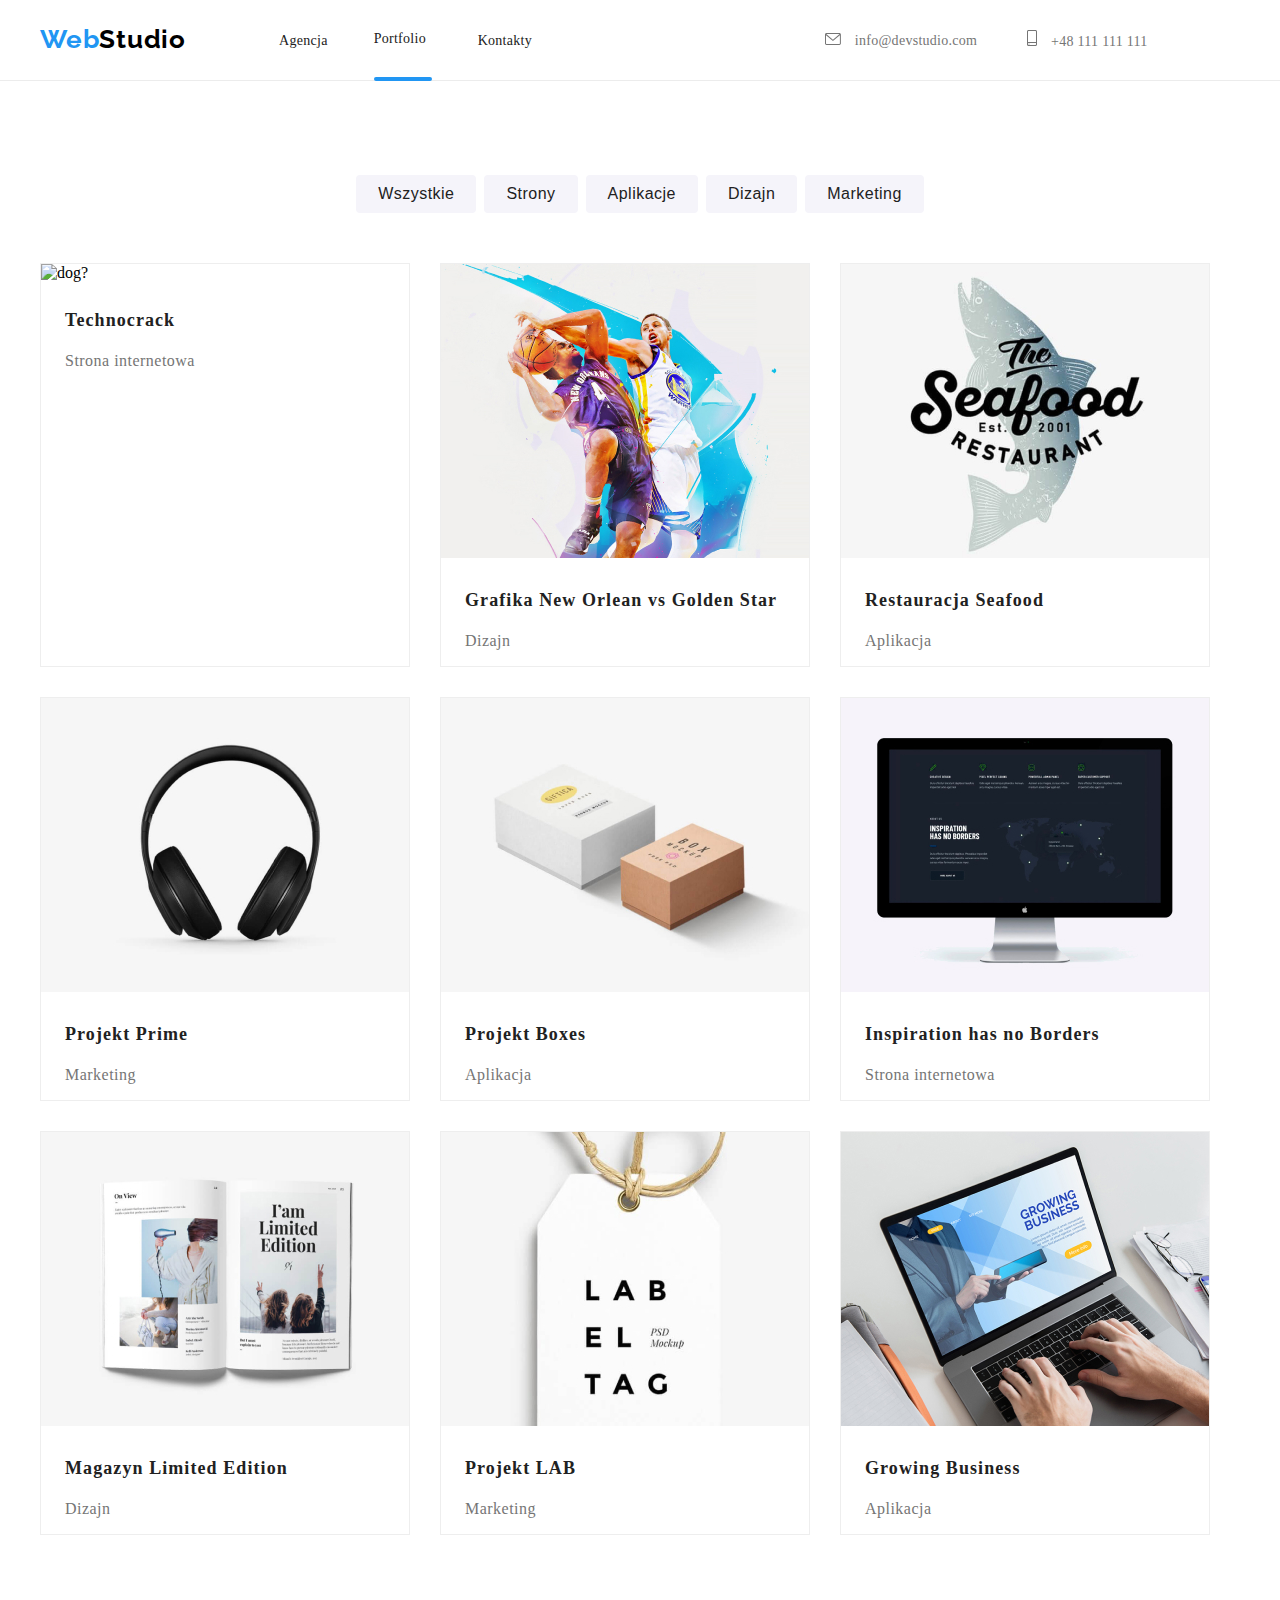
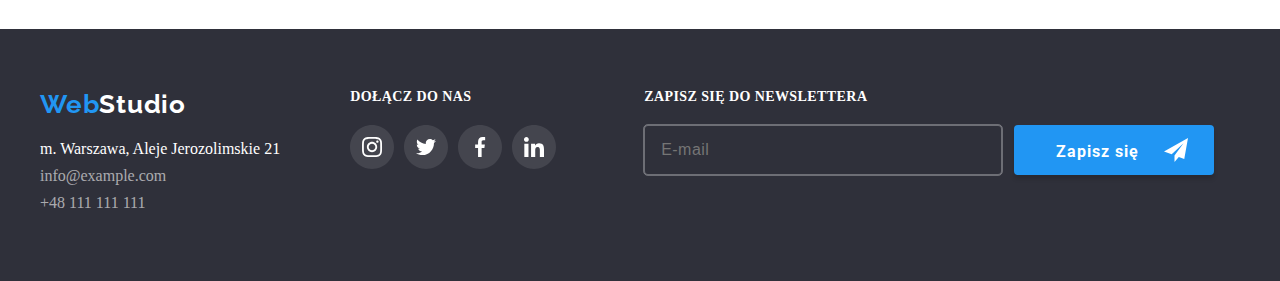
==== portfolio.html @ 2e84eb8b "first commit" ====
<!DOCTYPE html>
<html lang="en">
  <head>
    <meta name="viewport" content="width=device-width, initial-scale=1.0" />
    <title>Studio</title>
    <link rel="preconnect" href="https://fonts.googleapis.com" />
    <link rel="preconnect" href="https://fonts.gstatic.com" crossorigin />
    <link
      href="https://fonts.googleapis.com/css2?family=Raleway:wght@700&family=Roboto:wght@400;500;700;900&display=swap"
      rel="stylesheet"
    />
    <link
      rel="stylesheet"
      href="https://cdnjs.cloudflare.com/ajax/libs/modern-normalize/1.1.0/modern-normalize.min.css"
      integrity="sha512-wpPYUAdjBVSE4KJnH1VR1HeZfpl1ub8YT/NKx4PuQ5NmX2tKuGu6U/JRp5y+Y8XG2tV+wKQpNHVUX03MfMFn9Q=="
      crossorigin="anonymous"
      referrerpolicy="no-referrer"
    />
    <link rel="stylesheet" href="css/styles_portfolio.css" />
  </head>
  <body>
    <header>
      <div class="wrapper">
        <div class="container">
          <div class="navigation">
            <section>
              <h3>
                <a class="web-logo" href="index.html">
                  <span>Web</span><span class="web-logo1">Studio</span></a
                >
              </h3>
            </section>
            <nav>
              <ul class="menu-portfolio">
                <li><a class="menu" href="./index.html">Agencja</a></li>
                <li>
                  <a class="menu" href="./portfolio.html">Portfolio</a>
                  <div class="active-site"></div>
                </li>
                <li><a class="menu" href="#">Kontakty</a></li>
              </ul>
            </nav>
            <section>
              <ul class="kontakt-nav-portfolio">
                <li class="menu-kontact-list">
                  <a class="link" href="mailto:info@devstudio.com"
                    ><svg class="icon" width="16" height="12">
                      <use href="zdjęcia/icon.svg#icon-envelope-1"></use>
                    </svg>
                    info@devstudio.com</a
                  >
                </li>
                <li class="menu-kontact-list">
                  <a class="link" href="tel:+48111111111"
                    ><svg class="icon" width="10" height="16">
                      <use href="zdjęcia/icon.svg#icon-smartphone"></use>
                    </svg>
                    +48 111 111 111</a
                  >
                </li>
              </ul>
            </section>
          </div>
        </div>
      </div>
    </header>
    <main>
      <section>
        <div class="container">
          <!--Przyciski-->
          <div>
            <ul class="flex-button-portfolio">
              <li>
                <button type="button" class="buttons-portfolio">
                  Wszystkie
                </button>
              </li>
              <li>
                <button type="button" class="buttons-portfolio">Strony</button>
              </li>
              <li>
                <button type="button" class="buttons-portfolio">
                  Aplikacje
                </button>
              </li>
              <li>
                <button type="button" class="buttons-portfolio">Dizajn</button>
              </li>
              <li>
                <button type="button" class="buttons-portfolio">
                  Marketing
                </button>
              </li>
            </ul>
          </div>
        </div>
      </section>
      <section>
        <div class="container">
          <!--Zdjęcia i Opisy-->
          <ul class="flex-photo-portfolio">
            <li class="frame-portfolio">
              <div class="box-overlay">
                <img
                  src="/goit-markup-hw-05/zdjęcia/hw2/technocrack.jpg"
                  alt="dog?"
                  width="370"
                  height="294"
                />
                <div class="overlay">
                  <p>
                    Technocrack jest popularną platformą wykorzystywaną do
                    rozpowszechniania koronawirusa. Firmy wykorzystują tę
                    platformę do celów szpiegowskich i ataków na
                    niezabezpieczone serwery konkurencji
                  </p>
                </div>
              </div>
              <h3 class="photo-portfolio">Technocrack</h3>
              <p class="under-photo-portfolio">Strona internetowa</p>
            </li>
            <li class="frame-portfolio">
              <div class="box-overlay">
                <img
                  src="zdjęcia/hw2/Grafika-New-Orlean-vs-Golden-Star.jpg"
                  alt="Grafika New Orlean vs Golden Star"
                  width="370"
                  height="294"
                />
                <div class="overlay">
                  <p>
                    Technocrack jest popularną platformą wykorzystywaną do
                    rozpowszechniania koronawirusa. Firmy wykorzystują tę
                    platformę do celów szpiegowskich i ataków na
                    niezabezpieczone serwery konkurencji
                  </p>
                </div>
              </div>
              <h3 class="photo-portfolio">Grafika New Orlean vs Golden Star</h3>
              <p class="under-photo-portfolio">Dizajn</p>
            </li>
            <li class="frame-portfolio">
              <div class="box-overlay">
                <img
                  src="zdjęcia/hw2/Restauracja-Seafood.jpg"
                  alt="Restauracja Seafood"
                  width="370"
                  height="294"
                />
                <div class="overlay">
                  <p>
                    Technocrack jest popularną platformą wykorzystywaną do
                    rozpowszechniania koronawirusa. Firmy wykorzystują tę
                    platformę do celów szpiegowskich i ataków na
                    niezabezpieczone serwery konkurencji
                  </p>
                </div>
              </div>
              <h3 class="photo-portfolio">Restauracja Seafood</h3>
              <p class="under-photo-portfolio">Aplikacja</p>
            </li>
            <li class="frame-portfolio">
              <div class="box-overlay">
                <img
                  src="zdjęcia/hw2/Projekt-Prime.jpg"
                  alt="Projekt Prime"
                  width="370"
                  height="294"
                />
                <div class="overlay">
                  <p>
                    Technocrack jest popularną platformą wykorzystywaną do
                    rozpowszechniania koronawirusa. Firmy wykorzystują tę
                    platformę do celów szpiegowskich i ataków na
                    niezabezpieczone serwery konkurencji
                  </p>
                </div>
              </div>
              <h3 class="photo-portfolio">Projekt Prime</h3>
              <p class="under-photo-portfolio">Marketing</p>
            </li>
            <li class="frame-portfolio">
              <div class="box-overlay">
                <img
                  src="zdjęcia/hw2/Projekt-Boxes.jpg"
                  alt="Projekt Boxes"
                  width="370"
                  height="294"
                />
                <div class="overlay">
                  <p>
                    Technocrack jest popularną platformą wykorzystywaną do
                    rozpowszechniania koronawirusa. Firmy wykorzystują tę
                    platformę do celów szpiegowskich i ataków na
                    niezabezpieczone serwery konkurencji
                  </p>
                </div>
              </div>
              <h3 class="photo-portfolio">Projekt Boxes</h3>
              <p class="under-photo-portfolio">Aplikacja</p>
            </li>
            <li class="frame-portfolio">
              <div class="box-overlay">
                <img
                  src="zdjęcia/hw2/Inspiration-has-no-Borders.jpg"
                  alt="Inspiration has no Borders"
                  width="370"
                  height="294"
                />
                <div class="overlay">
                  <p>
                    Technocrack jest popularną platformą wykorzystywaną do
                    rozpowszechniania koronawirusa. Firmy wykorzystują tę
                    platformę do celów szpiegowskich i ataków na
                    niezabezpieczone serwery konkurencji
                  </p>
                </div>
              </div>
              <h3 class="photo-portfolio">Inspiration has no Borders</h3>
              <p class="under-photo-portfolio">Strona internetowa</p>
            </li>
            <li class="frame-portfolio">
              <div class="box-overlay">
                <img
                  src="zdjęcia/hw2/Magazyn-Limited-Edition.jpg"
                  alt="Magazyn Limited Edition"
                  width="370"
                  height="294"
                />
                <div class="overlay">
                  <p>
                    Technocrack jest popularną platformą wykorzystywaną do
                    rozpowszechniania koronawirusa. Firmy wykorzystują tę
                    platformę do celów szpiegowskich i ataków na
                    niezabezpieczone serwery konkurencji
                  </p>
                </div>
              </div>
              <h3 class="photo-portfolio">Magazyn Limited Edition</h3>
              <p class="under-photo-portfolio">Dizajn</p>
            </li>
            <li class="frame-portfolio">
              <div class="box-overlay">
                <img
                  src="zdjęcia/hw2/Projekt-LAB.jpg"
                  alt="Projekt LAB"
                  width="370"
                  height="294"
                />
                <div class="overlay">
                  <p>
                    Technocrack jest popularną platformą wykorzystywaną do
                    rozpowszechniania koronawirusa. Firmy wykorzystują tę
                    platformę do celów szpiegowskich i ataków na
                    niezabezpieczone serwery konkurencji
                  </p>
                </div>
              </div>
              <h3 class="photo-portfolio">Projekt LAB</h3>
              <p class="under-photo-portfolio">Marketing</p>
            </li>
            <li class="frame-portfolio">
              <div class="box-overlay">
                <img
                  src="zdjęcia/hw2/Growing-Business.jpg"
                  alt="Growing Business"
                  width="370"
                  height="294"
                />
                <div class="overlay">
                  <p>
                    Technocrack jest popularną platformą wykorzystywaną do
                    rozpowszechniania koronawirusa. Firmy wykorzystują tę
                    platformę do celów szpiegowskich i ataków na
                    niezabezpieczone serwery konkurencji
                  </p>
                </div>
              </div>
              <h3 class="photo-portfolio">Growing Business</h3>
              <p class="under-photo-portfolio">Aplikacja</p>
            </li>
          </ul>
        </div>
      </section>
    </main>
    <footer>
      <div class="container">
        <div class="footer-wrap">
          <div class="footer-logo">
            <a href="index.html" class="web-logo-footer"
              ><span>Web</span><span class="web-logo-footer-2">Studio</span>
            </a>
            <ul>
              <li class="footer-adress">
                <a
                  class="link-footer"
                  href="https://goo.gl/maps/wcyMzufaztNmCodf6"
                  target="_blank"
                  >m. Warszawa, Aleje Jerozolimskie 21</a
                >
              </li>
              <li class="footer-link">
                <a class="mail-tel-footer" href="mailto:info@example.com"
                  >info@example.com</a
                >
              </li>
              <li>
                <a class="mail-tel-footer" href="tel:+48111111111"
                  >+48 111 111 111</a
                >
              </li>
            </ul>
          </div>
          <div>
            <h4 class="h4-footer">DOŁĄCZ DO NAS</h4>
            <ul class="ul-footer">
              <li class="list-footer">
                <a
                  class="footer-social-link"
                  href="https://www.instagram.com"
                  target="_blank"
                ></a>
                <svg class="icon-social-fotter" width="44" height="44">
                  <use href="zdjęcia/icon.svg#icon-instfooter"></use>
                </svg>
              </li>
              <li class="list-footer">
                <a
                  class="footer-social-link"
                  href="https://www.instagram.com"
                  target="_blank"
                ></a>
                <svg class="icon-social-fotter" width="44" height="44">
                  <use href="zdjęcia/icon.svg#icon-twitfooter"></use>
                </svg>
              </li>
              <li class="list-footer">
                <a
                  class="footer-social-link"
                  href="https://www.instagram.com"
                  target="_blank"
                ></a>
                <svg class="icon-social-fotter" width="44" height="44">
                  <use href="zdjęcia/icon.svg#icon-fbfooter"></use>
                </svg>
              </li>
              <li class="list-footer">
                <a
                  class="footer-social-link"
                  href="https://www.instagram.com"
                  target="_blank"
                ></a>
                <svg class="icon-social-fotter" width="44" height="44">
                  <use href="zdjęcia/icon.svg#icon-infooter"></use>
                </svg>
              </li>
            </ul>
          </div>
          <div>
            <form class="newsletter-flex">
              <label class="newsletter">
                ZAPISZ SIĘ DO NEWSLETTERA
                <input
                  required
                  class="input-newsletter"
                  type="email"
                  name="email"
                  placeholder="E-mail"
                />
              </label>
              <button type="submit" class="newsletter-footer-button">
                Zapisz się
                <svg class="icon-newsletter-fotter" width="24" height="24">
                  <use href="zdjęcia/icon.svg#icon-letter"></use>
                </svg>
              </button>
            </form>
          </div>
        </div>
      </div>
    </footer>
  </body>
</html>
---- css/styles_portfolio.css ----
* {
    box-sizing: border-box;
    margin: 0;
    padding: 0;
}

:root {
    --main-black: #212121;
    --main-grey: #757575;
    --main-blue: #2196F3;
    --main-white: #FFFFFF;
    --second-black: #000000;
    --border-color: #ECECEC;
    --background-color-icon: #F5F4FA;
    --cubic-bezier: (0.4, 0, 0.2, 1);

}

.container {
    width: 1200px;
    margin: 0 auto;
}

a {
    text-decoration: none;
}

ul {
    list-style-type: none;
}

/* Header - Portfolio */

.wrapper {
    display: flex;
    justify-content: center;
    align-items: center;
    border-bottom: solid 1px;
    border-color: var(--border-color);
}

.navigation {
    display: flex;
    justify-content: flex-start;
    align-items: center;
    list-style-type: none;
    padding-top: 24px;
    padding-bottom: 25px;
    gap: 93px;
}

.web-logo {
    font-family: 'Raleway';
    font-style: normal;
    font-weight: 700;
    font-size: 26px;
    line-height: 31px;
    letter-spacing: 0.03em;
    color: var(--main-blue);
}

.web-logo1 {
    font-family: 'Raleway';
    font-style: normal;
    font-weight: 700;
    font-size: 26px;
    line-height: 31px;
    letter-spacing: 0.03em;
    color: var(--second-black);
}

.menu-portfolio {
    display: flex;
    justify-content: space-between;
    align-items: center;
    list-style-type: none;
    gap: 46px;
}

.menu {
    font-weight: 500;
    font-size: 14px;
    line-height: 16px;
    letter-spacing: 0.02em;
    color: var(--main-black);
}

.navi-link-portfolio {
    display: flex;
    justify-content: space-between;
    align-items: center;
    list-style-type: none;
}

.kontakt-nav-portfolio {
    justify-content: center;
    align-items: center;
    display: flex;
    gap: 50px;
    margin-left: 200px;
    color: var(--main-grey);
}

.link {
    font-weight: 500;
    font-size: 14px;
    line-height: 16px;
    letter-spacing: 0.02em;
    color: var(--main-grey);
}

.icon {
    fill: currentColor;
    margin-right: 10px;
}

.menu-kontakt-list:hover,
.menu-kontakt-list:focus {
    color: var(--main-blue);
}

.link:hover,
.menu:hover {
    color: var(--main-blue);
}

.active-site {
    background: #2196F3;
    border-radius: 2px;
    position: relative;
    top: 30px;
}

.active-site::after {
    content: "";
    display: block;
    width: 58px;
    height: 4px;
    background-color: blue;
    visibility: hidden;

}

/* Main - Buttons - Portfolio */

.flex-button-portfolio {
    display: flex;
    justify-content: center;
    gap: 8px;
    padding-top: 94px;
    margin-bottom: 50px;
}

.buttons-portfolio:hover {
    box-shadow: 0px 1px 1px rgba(0, 0, 0, 0.1), 0px 1px 2px rgba(0, 0, 0, 0.08), 0px 2px 2px rgba(0, 0, 0, 0.12);
    border-radius: 4px;
    background: #2196F3;
    color: var(--main-white);

    box-shadow: 0px 3px 1px rgba(0, 0, 0, 0.1), 0px 1px 2px rgba(0, 0, 0, 0.08), 0px 2px 2px rgba(0, 0, 0, 0.12);
}

.buttons-portfolio {
    font-weight: 500;
    font-size: 16px;
    line-height: 26px;
    letter-spacing: 0.03em;
    line-height: 1.62;
    background: #F5F4FA;
    border-radius: 4px;
    cursor: pointer;
    color: var(--main-black);
    border: #F5F4FA;
    text-align: center;
    padding: 6px 22px;
    border: none;
}

/* Main - Photo - Description - Frame */ 

.flex-photo-portfolio {
    display: flex;
    flex-wrap: wrap;
    gap: 30px;
    padding-bottom: 94px;
}

.frame-portfolio {
    width: 370px;
    height: 404px;
    left: 215px;
    top: 262px;
    box-sizing: border-box;
    background: #FFFFFF;
    border: 1px solid #EEEEEE;
    cursor: pointer;
}

.box-overlay {
    position: relative;
    overflow: hidden;
}

.overlay {
    position: absolute;
    top: 0;
    left: 0;
    width: 100%;
    height: 100%;
    background-color: rgba(33, 150, 243, 0.9);
    transform: translateY(100%);
    transition: transform 250ms cubic-bezier(0.4, 0, 0.2, 1);
}

.frame-portfolio:hover .overlay,
.frame-portfolio:focus .overlay {
    transform: translateY(0);
}

.overlay p {
    font-size: 18px;
    line-height: 1.55;
    letter-spacing: 0.03em;
    color: var(--main-white);
    padding: 49px 45px 49px 24px;
}


.photo-portfolio {
    font-weight: 700;
    font-size: 18px;
    line-height: 36px;
    letter-spacing: 0.06em;
    color: var(--main-black);
    margin-left: 24px;
    padding-block: 20px 4px;

}

.under-photo-portfolio {
    font-weight: 400;
    font-size: 16px;
    line-height: 30px;
    letter-spacing: 0.03em;
    color: var(--main-grey);
    margin-left: 24px;
    padding-block: 4px 20px; 
}

.frame-portfolio:hover  {
    box-shadow: 0px 1px 1px rgba(0, 0, 0, 0.12), 0px 4px 4px rgba(0, 0, 0, 0.06), 1px 4px 6px rgba(0, 0, 0, 0.16);
}


/* Footer - Logo - Adress - Icon */

footer {
    height: 252px;
    left: 0px;
    top: 2097px;
    background: #2F303A;
}

.footer-wrap {
    display: flex;
    padding-top: 60px;
    align-items: flex-start;
}

.footer-logo {
    display: inline-block;
    margin-right: 70px;
}

.web-logo-footer {
    font-family: 'Raleway';
    font-style: normal;
    font-weight: 700;
    font-size: 26px;
    line-height: 31px;
    letter-spacing: 0.03em;
    color: var(--main-blue);
}

.web-logo-footer-2 {
    font-family: 'Raleway';
    font-style: normal;
    font-weight: 700;
    font-size: 26px;
    line-height: 31px;
    letter-spacing: 0.03em;
    color: var(--main-white);
}

.footer-adress {
    padding-top: 20px;
}

.footer-link {
    padding-block: 9px;
}

.link-footer {
    color: #FFFFFF;
}

.link-footer:hover {
    color: var(--main-blue);
}

.mail-tel-footer {
    color: rgba(255, 255, 255, 0.6);
}

.mail-tel-footer:hover {
    color: var(--main-blue);
}

.h4-footer {
    font-style: normal;
    font-weight: 700;
    font-size: 14px;
    line-height: 16px;
    letter-spacing: 0.03em;
    text-transform: uppercase;
    color: #FFFFFF;
}

.ul-footer {
    margin-top: 20px;
    display: flex;
    align-items: center;
    justify-content: center;
}

.list-footer {
    margin-right: 10px;
    width: 44px;
    height: 44px;
}

.icon-social-fotter:hover {
    background: var(--main-blue);
    border-radius: 50%;
    cursor: pointer;
}

.newsletter-flex {
    display: flex;
    margin-left: auto;
    justify-content: space-between;
    align-items: flex-end;
    width: 570px;
    padding-bottom: 20px;
    margin-left: 78px;
}

.newsletter {
    font-weight: 700;
    font-size: 14px;
    line-height: 1.15;
    letter-spacing: 0.03em;
    text-transform: uppercase;
    color: #ffffff;
    transition: color 250ms cubic-bezier(0.4, 0, 0.2, 1);
}

.input-newsletter {
    display: block;
    width: 358px;
    height: 50px;
    border: 1px solid rgba(255, 255, 255, 0.3);
    border-radius: 4px;
    margin-top: 20px;
    background-color: #2f303a;
    padding-left: 16px;
    font-size: 16px;
    line-height: 1.25;
    letter-spacing: 0.03em;
    color: white;
    transition: border 250ms cubic-bezier(0.4, 0, 0.2, 1);
    outline: 1px solid rgba(255, 255, 255, 0.3);
}

.newsletter-footer-button {
    font-family: 'Roboto';
    font-style: normal;
    position: relative;
    font-weight: 700;
    font-size: 16px;
    line-height: 1.9;
    letter-spacing: 0.06em;
    color: #ffffff;
    background-color: #2196f3;
    cursor: pointer;
    border: none;
    box-shadow: 0px 4px 4px rgba(0, 0, 0, 0.15);
    border-radius: 4px;
    width: 200px;
    height: 50px;
    text-align: left;
    padding-left: 42px;
}

.icon-newsletter-fotter {
    position: relative;
    left: 20px;
    top: 5px;
}
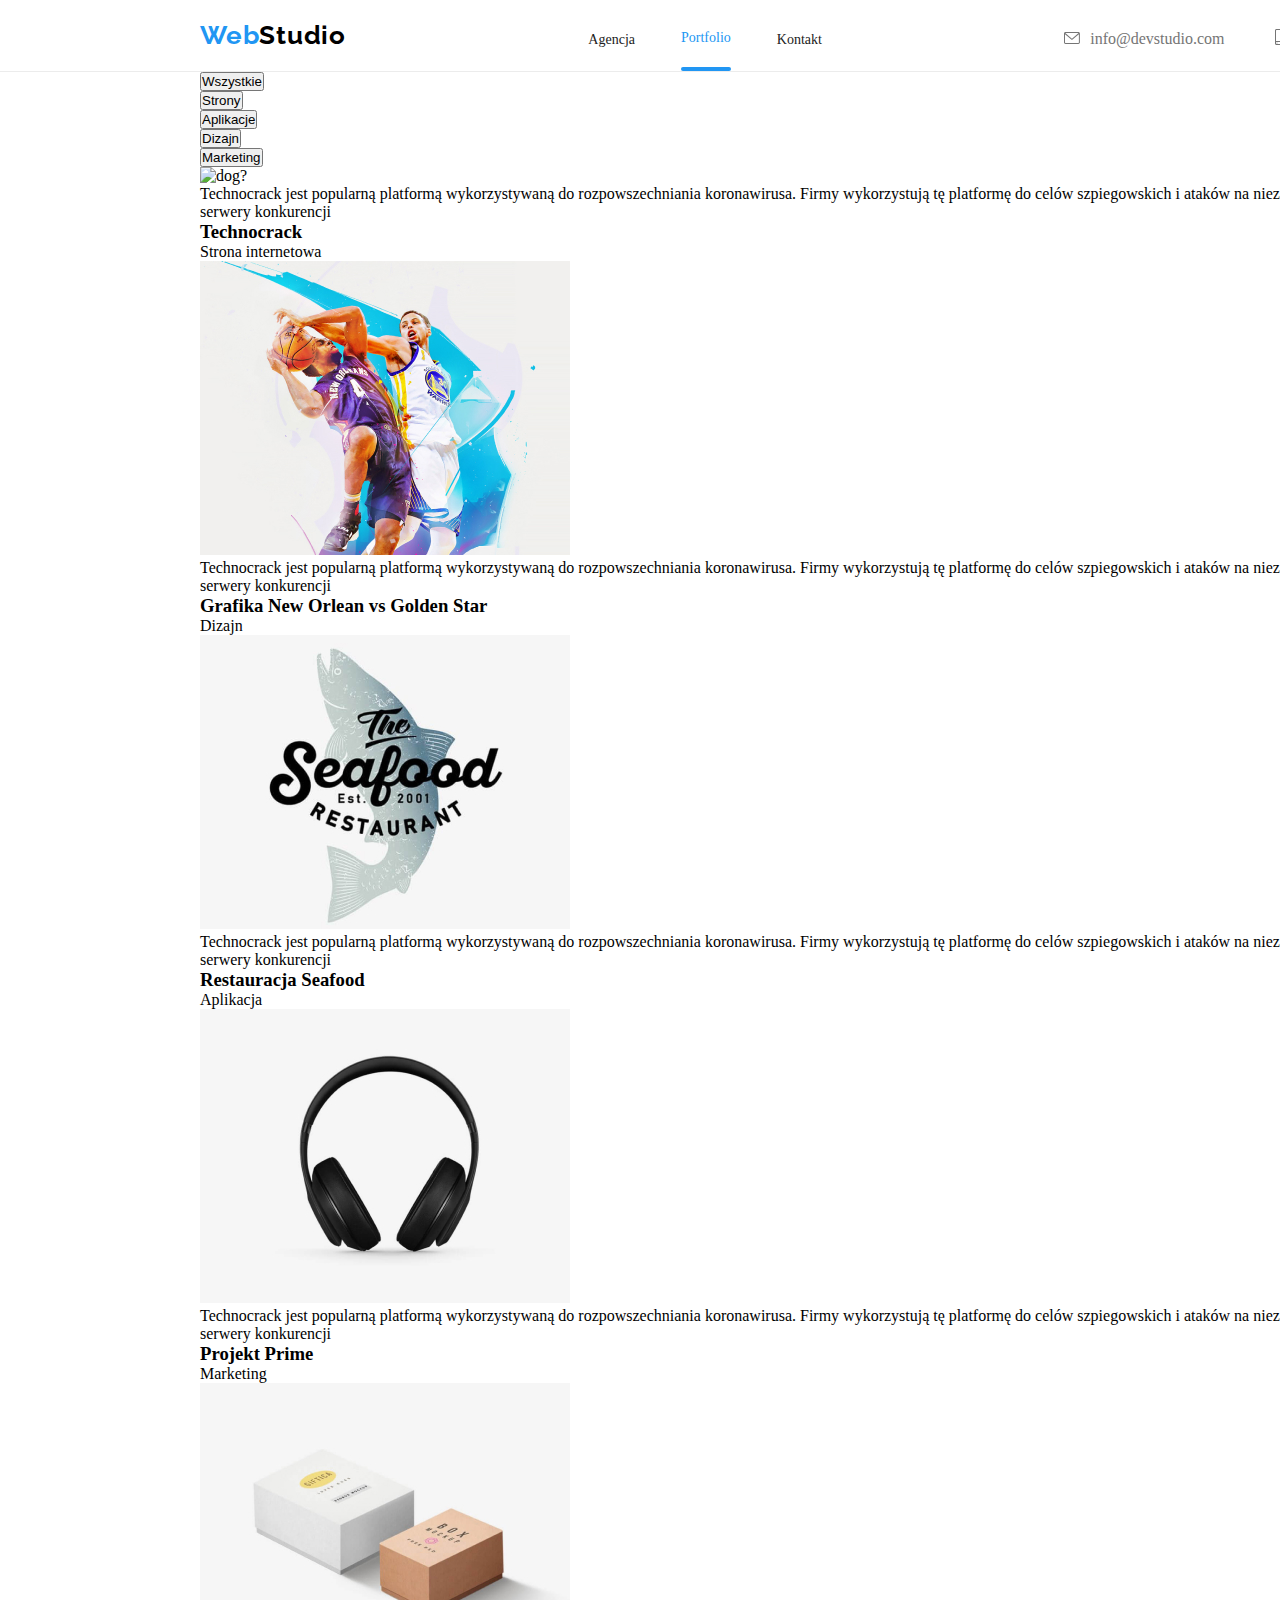
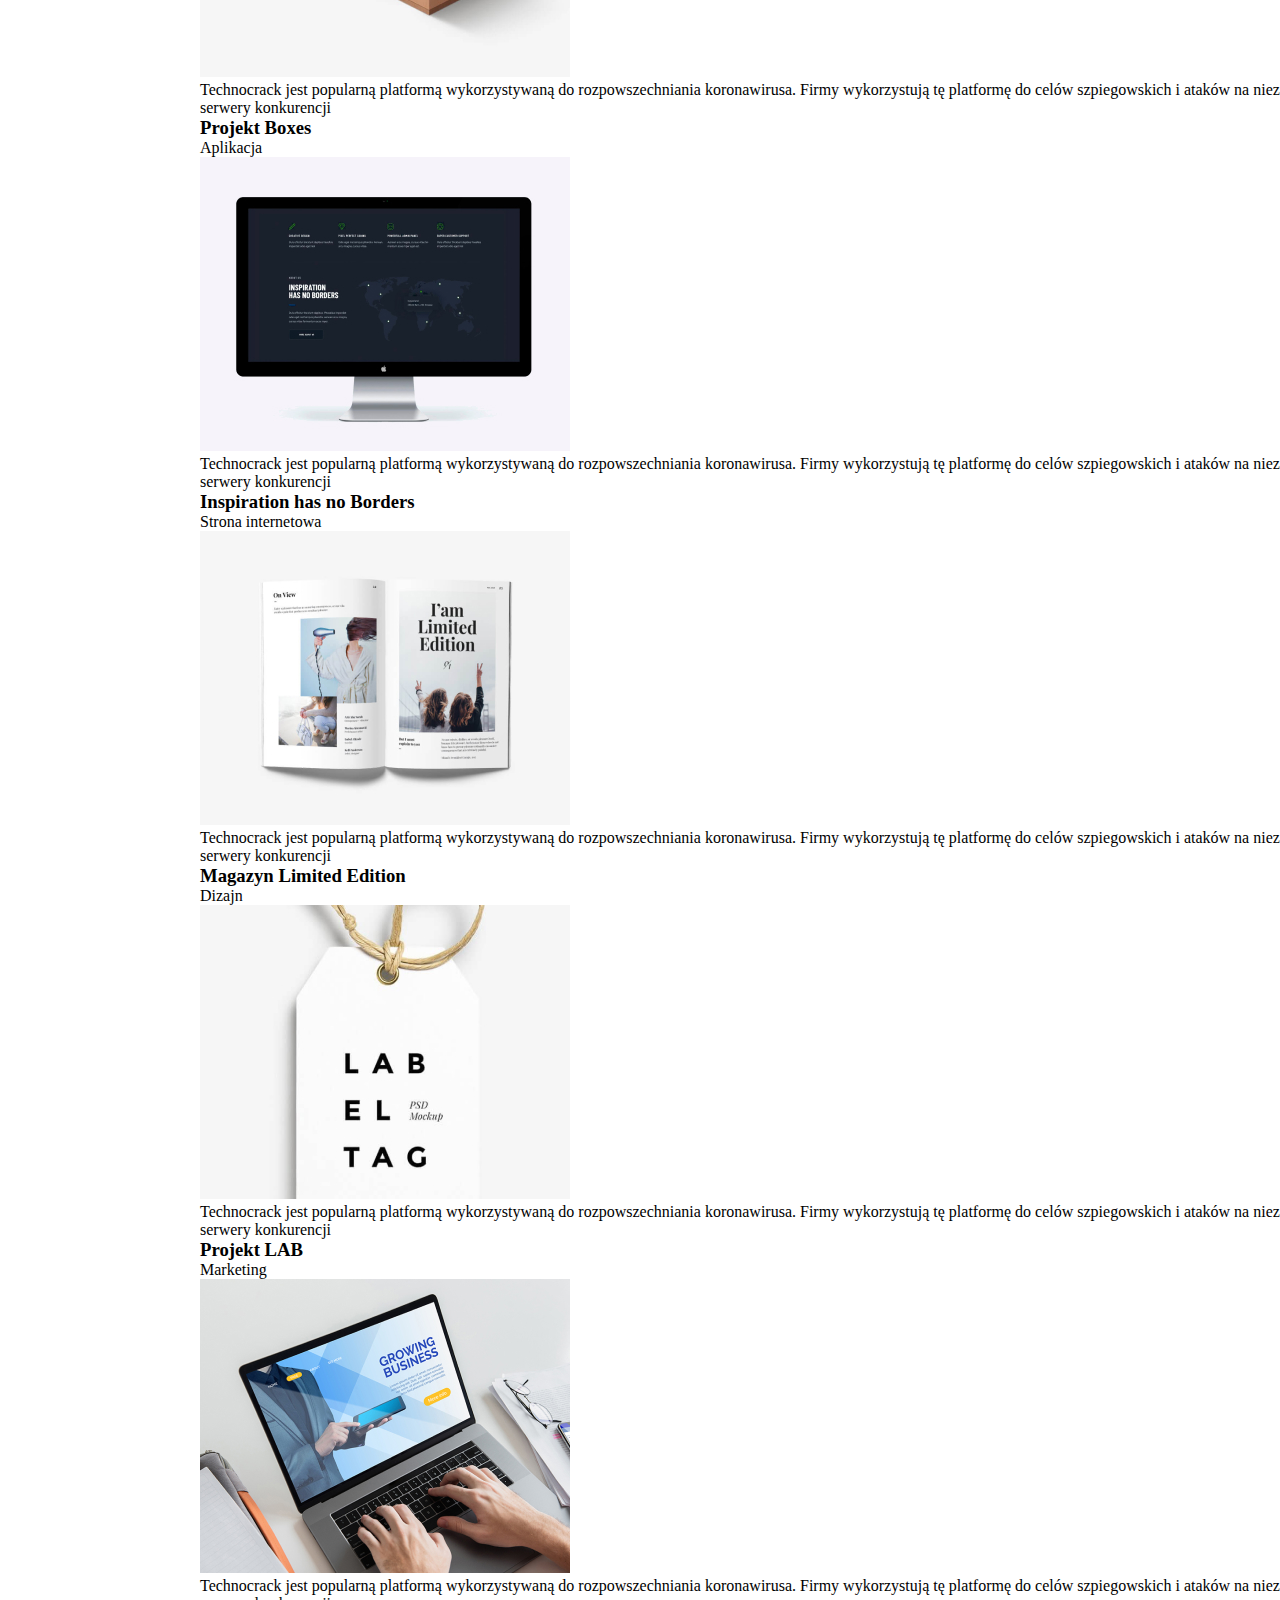
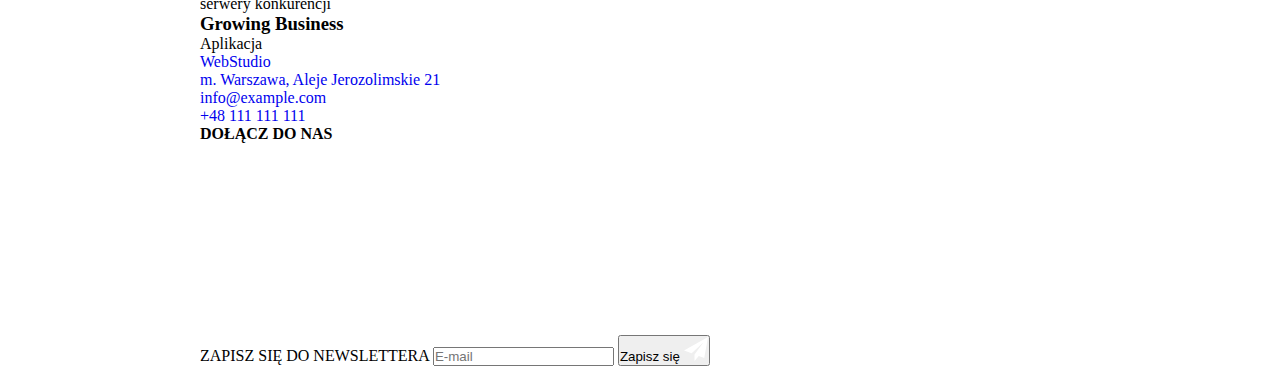
==== commit fa7c07d3: "first" ====
--- a/portfolio.html
+++ b/portfolio.html
@@ -16,368 +16,368 @@
       crossorigin="anonymous"
       referrerpolicy="no-referrer"
     />
-    <link rel="stylesheet" href="css/styles_portfolio.css" />
+    <link rel="stylesheet" href="css/main.min.css" />
   </head>
   <body>
-    <header>
-      <div class="wrapper">
+    <div class="page-wrapper">
+      <header class="header-wrapper header--box">
+        <!--start component logo -->
+        <section>
+          <a href="index.html" class="web-logo__blue">
+            <span>Web</span><span class="web-logo__black">Studio</span>
+          </a>
+        </section>
+        <!-- end component logo -->
+        <nav class="nav-position">
+          <ul class="nav">
+            <li>
+              <a class="nav__link__text" href="index.html">Agencja</a>
+            </li>
+            <li>
+              <a class="nav__link__text" href="portfolio.html"
+                ><span class="nav__text--side-active">Portfolio</span></a
+              >
+            </li>
+            <li>
+              <a class="nav__link__text" href="#">Kontakt</a>
+            </li>
+          </ul>
+        </nav>
+        <div class="header__contacts__wrapper">
+          <a class="header__link--color" href="mailto:info@devstudio.com">
+            <svg class="header__icon-envelope">
+              <use href="zdjęcia/icon.svg#icon-envelope-1"></use></svg
+            >info@devstudio.com</a
+          >
+
+          <a class="header__link--color" href="tel:+48111111111">
+            <svg class="header__icon-smartphone">
+              <use href="zdjęcia/icon.svg#icon-smartphone"></use></svg
+            >+48 111 111 111</a
+          >
+        </div>
+      </header>
+      <main>
+        <section>
+          <div class="container">
+            <!--Przyciski-->
+            <div>
+              <ul class="flex-button-portfolio">
+                <li>
+                  <button type="button" class="buttons-portfolio">
+                    Wszystkie
+                  </button>
+                </li>
+                <li>
+                  <button type="button" class="buttons-portfolio">
+                    Strony
+                  </button>
+                </li>
+                <li>
+                  <button type="button" class="buttons-portfolio">
+                    Aplikacje
+                  </button>
+                </li>
+                <li>
+                  <button type="button" class="buttons-portfolio">
+                    Dizajn
+                  </button>
+                </li>
+                <li>
+                  <button type="button" class="buttons-portfolio">
+                    Marketing
+                  </button>
+                </li>
+              </ul>
+            </div>
+          </div>
+        </section>
+        <section>
+          <div class="container">
+            <!--Zdjęcia i Opisy-->
+            <ul class="flex-photo-portfolio">
+              <li class="frame-portfolio">
+                <div class="box-overlay">
+                  <img
+                    src="/goit-markup-hw-05/zdjęcia/hw2/technocrack.jpg"
+                    alt="dog?"
+                    width="370"
+                    height="294"
+                  />
+                  <div class="overlay">
+                    <p>
+                      Technocrack jest popularną platformą wykorzystywaną do
+                      rozpowszechniania koronawirusa. Firmy wykorzystują tę
+                      platformę do celów szpiegowskich i ataków na
+                      niezabezpieczone serwery konkurencji
+                    </p>
+                  </div>
+                </div>
+                <h3 class="photo-portfolio">Technocrack</h3>
+                <p class="under-photo-portfolio">Strona internetowa</p>
+              </li>
+              <li class="frame-portfolio">
+                <div class="box-overlay">
+                  <img
+                    src="zdjęcia/hw2/Grafika-New-Orlean-vs-Golden-Star.jpg"
+                    alt="Grafika New Orlean vs Golden Star"
+                    width="370"
+                    height="294"
+                  />
+                  <div class="overlay">
+                    <p>
+                      Technocrack jest popularną platformą wykorzystywaną do
+                      rozpowszechniania koronawirusa. Firmy wykorzystują tę
+                      platformę do celów szpiegowskich i ataków na
+                      niezabezpieczone serwery konkurencji
+                    </p>
+                  </div>
+                </div>
+                <h3 class="photo-portfolio">
+                  Grafika New Orlean vs Golden Star
+                </h3>
+                <p class="under-photo-portfolio">Dizajn</p>
+              </li>
+              <li class="frame-portfolio">
+                <div class="box-overlay">
+                  <img
+                    src="zdjęcia/hw2/Restauracja-Seafood.jpg"
+                    alt="Restauracja Seafood"
+                    width="370"
+                    height="294"
+                  />
+                  <div class="overlay">
+                    <p>
+                      Technocrack jest popularną platformą wykorzystywaną do
+                      rozpowszechniania koronawirusa. Firmy wykorzystują tę
+                      platformę do celów szpiegowskich i ataków na
+                      niezabezpieczone serwery konkurencji
+                    </p>
+                  </div>
+                </div>
+                <h3 class="photo-portfolio">Restauracja Seafood</h3>
+                <p class="under-photo-portfolio">Aplikacja</p>
+              </li>
+              <li class="frame-portfolio">
+                <div class="box-overlay">
+                  <img
+                    src="zdjęcia/hw2/Projekt-Prime.jpg"
+                    alt="Projekt Prime"
+                    width="370"
+                    height="294"
+                  />
+                  <div class="overlay">
+                    <p>
+                      Technocrack jest popularną platformą wykorzystywaną do
+                      rozpowszechniania koronawirusa. Firmy wykorzystują tę
+                      platformę do celów szpiegowskich i ataków na
+                      niezabezpieczone serwery konkurencji
+                    </p>
+                  </div>
+                </div>
+                <h3 class="photo-portfolio">Projekt Prime</h3>
+                <p class="under-photo-portfolio">Marketing</p>
+              </li>
+              <li class="frame-portfolio">
+                <div class="box-overlay">
+                  <img
+                    src="zdjęcia/hw2/Projekt-Boxes.jpg"
+                    alt="Projekt Boxes"
+                    width="370"
+                    height="294"
+                  />
+                  <div class="overlay">
+                    <p>
+                      Technocrack jest popularną platformą wykorzystywaną do
+                      rozpowszechniania koronawirusa. Firmy wykorzystują tę
+                      platformę do celów szpiegowskich i ataków na
+                      niezabezpieczone serwery konkurencji
+                    </p>
+                  </div>
+                </div>
+                <h3 class="photo-portfolio">Projekt Boxes</h3>
+                <p class="under-photo-portfolio">Aplikacja</p>
+              </li>
+              <li class="frame-portfolio">
+                <div class="box-overlay">
+                  <img
+                    src="zdjęcia/hw2/Inspiration-has-no-Borders.jpg"
+                    alt="Inspiration has no Borders"
+                    width="370"
+                    height="294"
+                  />
+                  <div class="overlay">
+                    <p>
+                      Technocrack jest popularną platformą wykorzystywaną do
+                      rozpowszechniania koronawirusa. Firmy wykorzystują tę
+                      platformę do celów szpiegowskich i ataków na
+                      niezabezpieczone serwery konkurencji
+                    </p>
+                  </div>
+                </div>
+                <h3 class="photo-portfolio">Inspiration has no Borders</h3>
+                <p class="under-photo-portfolio">Strona internetowa</p>
+              </li>
+              <li class="frame-portfolio">
+                <div class="box-overlay">
+                  <img
+                    src="zdjęcia/hw2/Magazyn-Limited-Edition.jpg"
+                    alt="Magazyn Limited Edition"
+                    width="370"
+                    height="294"
+                  />
+                  <div class="overlay">
+                    <p>
+                      Technocrack jest popularną platformą wykorzystywaną do
+                      rozpowszechniania koronawirusa. Firmy wykorzystują tę
+                      platformę do celów szpiegowskich i ataków na
+                      niezabezpieczone serwery konkurencji
+                    </p>
+                  </div>
+                </div>
+                <h3 class="photo-portfolio">Magazyn Limited Edition</h3>
+                <p class="under-photo-portfolio">Dizajn</p>
+              </li>
+              <li class="frame-portfolio">
+                <div class="box-overlay">
+                  <img
+                    src="zdjęcia/hw2/Projekt-LAB.jpg"
+                    alt="Projekt LAB"
+                    width="370"
+                    height="294"
+                  />
+                  <div class="overlay">
+                    <p>
+                      Technocrack jest popularną platformą wykorzystywaną do
+                      rozpowszechniania koronawirusa. Firmy wykorzystują tę
+                      platformę do celów szpiegowskich i ataków na
+                      niezabezpieczone serwery konkurencji
+                    </p>
+                  </div>
+                </div>
+                <h3 class="photo-portfolio">Projekt LAB</h3>
+                <p class="under-photo-portfolio">Marketing</p>
+              </li>
+              <li class="frame-portfolio">
+                <div class="box-overlay">
+                  <img
+                    src="zdjęcia/hw2/Growing-Business.jpg"
+                    alt="Growing Business"
+                    width="370"
+                    height="294"
+                  />
+                  <div class="overlay">
+                    <p>
+                      Technocrack jest popularną platformą wykorzystywaną do
+                      rozpowszechniania koronawirusa. Firmy wykorzystują tę
+                      platformę do celów szpiegowskich i ataków na
+                      niezabezpieczone serwery konkurencji
+                    </p>
+                  </div>
+                </div>
+                <h3 class="photo-portfolio">Growing Business</h3>
+                <p class="under-photo-portfolio">Aplikacja</p>
+              </li>
+            </ul>
+          </div>
+        </section>
+      </main>
+      <footer>
         <div class="container">
-          <div class="navigation">
-            <section>
-              <h3>
-                <a class="web-logo" href="index.html">
-                  <span>Web</span><span class="web-logo1">Studio</span></a
-                >
-              </h3>
-            </section>
-            <nav>
-              <ul class="menu-portfolio">
-                <li><a class="menu" href="./index.html">Agencja</a></li>
-                <li>
-                  <a class="menu" href="./portfolio.html">Portfolio</a>
-                  <div class="active-site"></div>
-                </li>
-                <li><a class="menu" href="#">Kontakty</a></li>
+          <div class="footer-wrap">
+            <div class="footer-logo">
+              <a href="index.html" class="web-logo-footer"
+                ><span>Web</span><span class="web-logo-footer-2">Studio</span>
+              </a>
+              <ul>
+                <li class="footer-adress">
+                  <a
+                    class="link-footer"
+                    href="https://goo.gl/maps/wcyMzufaztNmCodf6"
+                    target="_blank"
+                    >m. Warszawa, Aleje Jerozolimskie 21</a
+                  >
+                </li>
+                <li class="footer-link">
+                  <a class="mail-tel-footer" href="mailto:info@example.com"
+                    >info@example.com</a
+                  >
+                </li>
+                <li>
+                  <a class="mail-tel-footer" href="tel:+48111111111"
+                    >+48 111 111 111</a
+                  >
+                </li>
               </ul>
-            </nav>
-            <section>
-              <ul class="kontakt-nav-portfolio">
-                <li class="menu-kontact-list">
-                  <a class="link" href="mailto:info@devstudio.com"
-                    ><svg class="icon" width="16" height="12">
-                      <use href="zdjęcia/icon.svg#icon-envelope-1"></use>
-                    </svg>
-                    info@devstudio.com</a
-                  >
-                </li>
-                <li class="menu-kontact-list">
-                  <a class="link" href="tel:+48111111111"
-                    ><svg class="icon" width="10" height="16">
-                      <use href="zdjęcia/icon.svg#icon-smartphone"></use>
-                    </svg>
-                    +48 111 111 111</a
-                  >
+            </div>
+            <div>
+              <h4 class="h4-footer">DOŁĄCZ DO NAS</h4>
+              <ul class="ul-footer">
+                <li class="list-footer">
+                  <a
+                    class="footer-social-link"
+                    href="https://www.instagram.com"
+                    target="_blank"
+                  ></a>
+                  <svg class="icon-social-fotter" width="44" height="44">
+                    <use href="zdjęcia/icon.svg#icon-instfooter"></use>
+                  </svg>
+                </li>
+                <li class="list-footer">
+                  <a
+                    class="footer-social-link"
+                    href="https://www.instagram.com"
+                    target="_blank"
+                  ></a>
+                  <svg class="icon-social-fotter" width="44" height="44">
+                    <use href="zdjęcia/icon.svg#icon-twitfooter"></use>
+                  </svg>
+                </li>
+                <li class="list-footer">
+                  <a
+                    class="footer-social-link"
+                    href="https://www.instagram.com"
+                    target="_blank"
+                  ></a>
+                  <svg class="icon-social-fotter" width="44" height="44">
+                    <use href="zdjęcia/icon.svg#icon-fbfooter"></use>
+                  </svg>
+                </li>
+                <li class="list-footer">
+                  <a
+                    class="footer-social-link"
+                    href="https://www.instagram.com"
+                    target="_blank"
+                  ></a>
+                  <svg class="icon-social-fotter" width="44" height="44">
+                    <use href="zdjęcia/icon.svg#icon-infooter"></use>
+                  </svg>
                 </li>
               </ul>
-            </section>
+            </div>
+            <div>
+              <form class="newsletter-flex">
+                <label class="newsletter">
+                  ZAPISZ SIĘ DO NEWSLETTERA
+                  <input
+                    required
+                    class="input-newsletter"
+                    type="email"
+                    name="email"
+                    placeholder="E-mail"
+                  />
+                </label>
+                <button type="submit" class="newsletter-footer-button">
+                  Zapisz się
+                  <svg class="icon-newsletter-fotter" width="24" height="24">
+                    <use href="zdjęcia/icon.svg#icon-letter"></use>
+                  </svg>
+                </button>
+              </form>
+            </div>
           </div>
         </div>
-      </div>
-    </header>
-    <main>
-      <section>
-        <div class="container">
-          <!--Przyciski-->
-          <div>
-            <ul class="flex-button-portfolio">
-              <li>
-                <button type="button" class="buttons-portfolio">
-                  Wszystkie
-                </button>
-              </li>
-              <li>
-                <button type="button" class="buttons-portfolio">Strony</button>
-              </li>
-              <li>
-                <button type="button" class="buttons-portfolio">
-                  Aplikacje
-                </button>
-              </li>
-              <li>
-                <button type="button" class="buttons-portfolio">Dizajn</button>
-              </li>
-              <li>
-                <button type="button" class="buttons-portfolio">
-                  Marketing
-                </button>
-              </li>
-            </ul>
-          </div>
-        </div>
-      </section>
-      <section>
-        <div class="container">
-          <!--Zdjęcia i Opisy-->
-          <ul class="flex-photo-portfolio">
-            <li class="frame-portfolio">
-              <div class="box-overlay">
-                <img
-                  src="/goit-markup-hw-05/zdjęcia/hw2/technocrack.jpg"
-                  alt="dog?"
-                  width="370"
-                  height="294"
-                />
-                <div class="overlay">
-                  <p>
-                    Technocrack jest popularną platformą wykorzystywaną do
-                    rozpowszechniania koronawirusa. Firmy wykorzystują tę
-                    platformę do celów szpiegowskich i ataków na
-                    niezabezpieczone serwery konkurencji
-                  </p>
-                </div>
-              </div>
-              <h3 class="photo-portfolio">Technocrack</h3>
-              <p class="under-photo-portfolio">Strona internetowa</p>
-            </li>
-            <li class="frame-portfolio">
-              <div class="box-overlay">
-                <img
-                  src="zdjęcia/hw2/Grafika-New-Orlean-vs-Golden-Star.jpg"
-                  alt="Grafika New Orlean vs Golden Star"
-                  width="370"
-                  height="294"
-                />
-                <div class="overlay">
-                  <p>
-                    Technocrack jest popularną platformą wykorzystywaną do
-                    rozpowszechniania koronawirusa. Firmy wykorzystują tę
-                    platformę do celów szpiegowskich i ataków na
-                    niezabezpieczone serwery konkurencji
-                  </p>
-                </div>
-              </div>
-              <h3 class="photo-portfolio">Grafika New Orlean vs Golden Star</h3>
-              <p class="under-photo-portfolio">Dizajn</p>
-            </li>
-            <li class="frame-portfolio">
-              <div class="box-overlay">
-                <img
-                  src="zdjęcia/hw2/Restauracja-Seafood.jpg"
-                  alt="Restauracja Seafood"
-                  width="370"
-                  height="294"
-                />
-                <div class="overlay">
-                  <p>
-                    Technocrack jest popularną platformą wykorzystywaną do
-                    rozpowszechniania koronawirusa. Firmy wykorzystują tę
-                    platformę do celów szpiegowskich i ataków na
-                    niezabezpieczone serwery konkurencji
-                  </p>
-                </div>
-              </div>
-              <h3 class="photo-portfolio">Restauracja Seafood</h3>
-              <p class="under-photo-portfolio">Aplikacja</p>
-            </li>
-            <li class="frame-portfolio">
-              <div class="box-overlay">
-                <img
-                  src="zdjęcia/hw2/Projekt-Prime.jpg"
-                  alt="Projekt Prime"
-                  width="370"
-                  height="294"
-                />
-                <div class="overlay">
-                  <p>
-                    Technocrack jest popularną platformą wykorzystywaną do
-                    rozpowszechniania koronawirusa. Firmy wykorzystują tę
-                    platformę do celów szpiegowskich i ataków na
-                    niezabezpieczone serwery konkurencji
-                  </p>
-                </div>
-              </div>
-              <h3 class="photo-portfolio">Projekt Prime</h3>
-              <p class="under-photo-portfolio">Marketing</p>
-            </li>
-            <li class="frame-portfolio">
-              <div class="box-overlay">
-                <img
-                  src="zdjęcia/hw2/Projekt-Boxes.jpg"
-                  alt="Projekt Boxes"
-                  width="370"
-                  height="294"
-                />
-                <div class="overlay">
-                  <p>
-                    Technocrack jest popularną platformą wykorzystywaną do
-                    rozpowszechniania koronawirusa. Firmy wykorzystują tę
-                    platformę do celów szpiegowskich i ataków na
-                    niezabezpieczone serwery konkurencji
-                  </p>
-                </div>
-              </div>
-              <h3 class="photo-portfolio">Projekt Boxes</h3>
-              <p class="under-photo-portfolio">Aplikacja</p>
-            </li>
-            <li class="frame-portfolio">
-              <div class="box-overlay">
-                <img
-                  src="zdjęcia/hw2/Inspiration-has-no-Borders.jpg"
-                  alt="Inspiration has no Borders"
-                  width="370"
-                  height="294"
-                />
-                <div class="overlay">
-                  <p>
-                    Technocrack jest popularną platformą wykorzystywaną do
-                    rozpowszechniania koronawirusa. Firmy wykorzystują tę
-                    platformę do celów szpiegowskich i ataków na
-                    niezabezpieczone serwery konkurencji
-                  </p>
-                </div>
-              </div>
-              <h3 class="photo-portfolio">Inspiration has no Borders</h3>
-              <p class="under-photo-portfolio">Strona internetowa</p>
-            </li>
-            <li class="frame-portfolio">
-              <div class="box-overlay">
-                <img
-                  src="zdjęcia/hw2/Magazyn-Limited-Edition.jpg"
-                  alt="Magazyn Limited Edition"
-                  width="370"
-                  height="294"
-                />
-                <div class="overlay">
-                  <p>
-                    Technocrack jest popularną platformą wykorzystywaną do
-                    rozpowszechniania koronawirusa. Firmy wykorzystują tę
-                    platformę do celów szpiegowskich i ataków na
-                    niezabezpieczone serwery konkurencji
-                  </p>
-                </div>
-              </div>
-              <h3 class="photo-portfolio">Magazyn Limited Edition</h3>
-              <p class="under-photo-portfolio">Dizajn</p>
-            </li>
-            <li class="frame-portfolio">
-              <div class="box-overlay">
-                <img
-                  src="zdjęcia/hw2/Projekt-LAB.jpg"
-                  alt="Projekt LAB"
-                  width="370"
-                  height="294"
-                />
-                <div class="overlay">
-                  <p>
-                    Technocrack jest popularną platformą wykorzystywaną do
-                    rozpowszechniania koronawirusa. Firmy wykorzystują tę
-                    platformę do celów szpiegowskich i ataków na
-                    niezabezpieczone serwery konkurencji
-                  </p>
-                </div>
-              </div>
-              <h3 class="photo-portfolio">Projekt LAB</h3>
-              <p class="under-photo-portfolio">Marketing</p>
-            </li>
-            <li class="frame-portfolio">
-              <div class="box-overlay">
-                <img
-                  src="zdjęcia/hw2/Growing-Business.jpg"
-                  alt="Growing Business"
-                  width="370"
-                  height="294"
-                />
-                <div class="overlay">
-                  <p>
-                    Technocrack jest popularną platformą wykorzystywaną do
-                    rozpowszechniania koronawirusa. Firmy wykorzystują tę
-                    platformę do celów szpiegowskich i ataków na
-                    niezabezpieczone serwery konkurencji
-                  </p>
-                </div>
-              </div>
-              <h3 class="photo-portfolio">Growing Business</h3>
-              <p class="under-photo-portfolio">Aplikacja</p>
-            </li>
-          </ul>
-        </div>
-      </section>
-    </main>
-    <footer>
-      <div class="container">
-        <div class="footer-wrap">
-          <div class="footer-logo">
-            <a href="index.html" class="web-logo-footer"
-              ><span>Web</span><span class="web-logo-footer-2">Studio</span>
-            </a>
-            <ul>
-              <li class="footer-adress">
-                <a
-                  class="link-footer"
-                  href="https://goo.gl/maps/wcyMzufaztNmCodf6"
-                  target="_blank"
-                  >m. Warszawa, Aleje Jerozolimskie 21</a
-                >
-              </li>
-              <li class="footer-link">
-                <a class="mail-tel-footer" href="mailto:info@example.com"
-                  >info@example.com</a
-                >
-              </li>
-              <li>
-                <a class="mail-tel-footer" href="tel:+48111111111"
-                  >+48 111 111 111</a
-                >
-              </li>
-            </ul>
-          </div>
-          <div>
-            <h4 class="h4-footer">DOŁĄCZ DO NAS</h4>
-            <ul class="ul-footer">
-              <li class="list-footer">
-                <a
-                  class="footer-social-link"
-                  href="https://www.instagram.com"
-                  target="_blank"
-                ></a>
-                <svg class="icon-social-fotter" width="44" height="44">
-                  <use href="zdjęcia/icon.svg#icon-instfooter"></use>
-                </svg>
-              </li>
-              <li class="list-footer">
-                <a
-                  class="footer-social-link"
-                  href="https://www.instagram.com"
-                  target="_blank"
-                ></a>
-                <svg class="icon-social-fotter" width="44" height="44">
-                  <use href="zdjęcia/icon.svg#icon-twitfooter"></use>
-                </svg>
-              </li>
-              <li class="list-footer">
-                <a
-                  class="footer-social-link"
-                  href="https://www.instagram.com"
-                  target="_blank"
-                ></a>
-                <svg class="icon-social-fotter" width="44" height="44">
-                  <use href="zdjęcia/icon.svg#icon-fbfooter"></use>
-                </svg>
-              </li>
-              <li class="list-footer">
-                <a
-                  class="footer-social-link"
-                  href="https://www.instagram.com"
-                  target="_blank"
-                ></a>
-                <svg class="icon-social-fotter" width="44" height="44">
-                  <use href="zdjęcia/icon.svg#icon-infooter"></use>
-                </svg>
-              </li>
-            </ul>
-          </div>
-          <div>
-            <form class="newsletter-flex">
-              <label class="newsletter">
-                ZAPISZ SIĘ DO NEWSLETTERA
-                <input
-                  required
-                  class="input-newsletter"
-                  type="email"
-                  name="email"
-                  placeholder="E-mail"
-                />
-              </label>
-              <button type="submit" class="newsletter-footer-button">
-                Zapisz się
-                <svg class="icon-newsletter-fotter" width="24" height="24">
-                  <use href="zdjęcia/icon.svg#icon-letter"></use>
-                </svg>
-              </button>
-            </form>
-          </div>
-        </div>
-      </div>
-    </footer>
+      </footer>
+    </div>
   </body>
 </html>
--- a/css/main.min.css
+++ b/css/main.min.css
@@ -0,0 +1 @@
+*{-webkit-box-sizing:border-box;box-sizing:border-box;margin:0;padding:0}a:hover,a:focus{color:var(--main-blue)}a{text-decoration:none}ul{list-style-type:none}.container{width:1200px;margin:0 auto}.page-wrapper{width:1600px;margin:0px auto}:root{--main-black: #212121;--main-grey: #757575;--main-blue: #2196F3;--main-white: #FFFFFF;--second-black: #000000;--border-color: #ECECEC;--background-color-icon: #F5F4FA;--icon-fill-color: #afb1b8;--cubic-bezier: cubic-bezier(0.4, 0, 0.2, 1)}.header-wrapper{display:-webkit-box;display:-ms-flexbox;display:flex;-webkit-box-align:first baseline;-ms-flex-align:first baseline;align-items:first baseline;-webkit-box-pack:justify;-ms-flex-pack:justify;justify-content:space-between;padding:20px 200px 20px 200px}.header--box{border-bottom:1px solid var(--border-color)}.web-logo__blue{font-family:"Raleway";font-style:normal;font-weight:700;font-size:26px;line-height:31px;letter-spacing:.03em;color:var(--main-blue)}.web-logo__black{font-family:"Raleway";font-style:normal;font-weight:700;font-size:26px;line-height:31px;letter-spacing:.03em;color:var(--second-black)}.nav{display:-webkit-box;display:-ms-flexbox;display:flex;-webkit-box-pack:justify;-ms-flex-pack:justify;justify-content:space-between;-webkit-box-align:center;-ms-flex-align:center;align-items:center;gap:46px}.nav__link__text{font-weight:500;font-size:14px;color:var(--main-black)}.nav__text--side-active{color:var(--main-blue)}.nav__text--side-active:after{display:block;content:"";position:relative;width:100%;height:4px;top:20.9px;border-radius:2px;background:var(--main-blue)}.header__contacts__wrapper{display:-webkit-box;display:-ms-flexbox;display:flex;-webkit-box-pack:center;-ms-flex-pack:center;justify-content:center;-webkit-box-align:center;-ms-flex-align:center;align-items:center;gap:50px}.header__link--color{color:var(--main-grey)}.header__link--color:hover{color:var(--main-blue)}.header__icon-envelope{width:16px;height:12px;margin-right:10px;fill:currentColor}.header__icon-smartphone{width:10px;height:16px;margin-right:10px;fill:currentColor}/*# sourceMappingURL=main.min.css.map */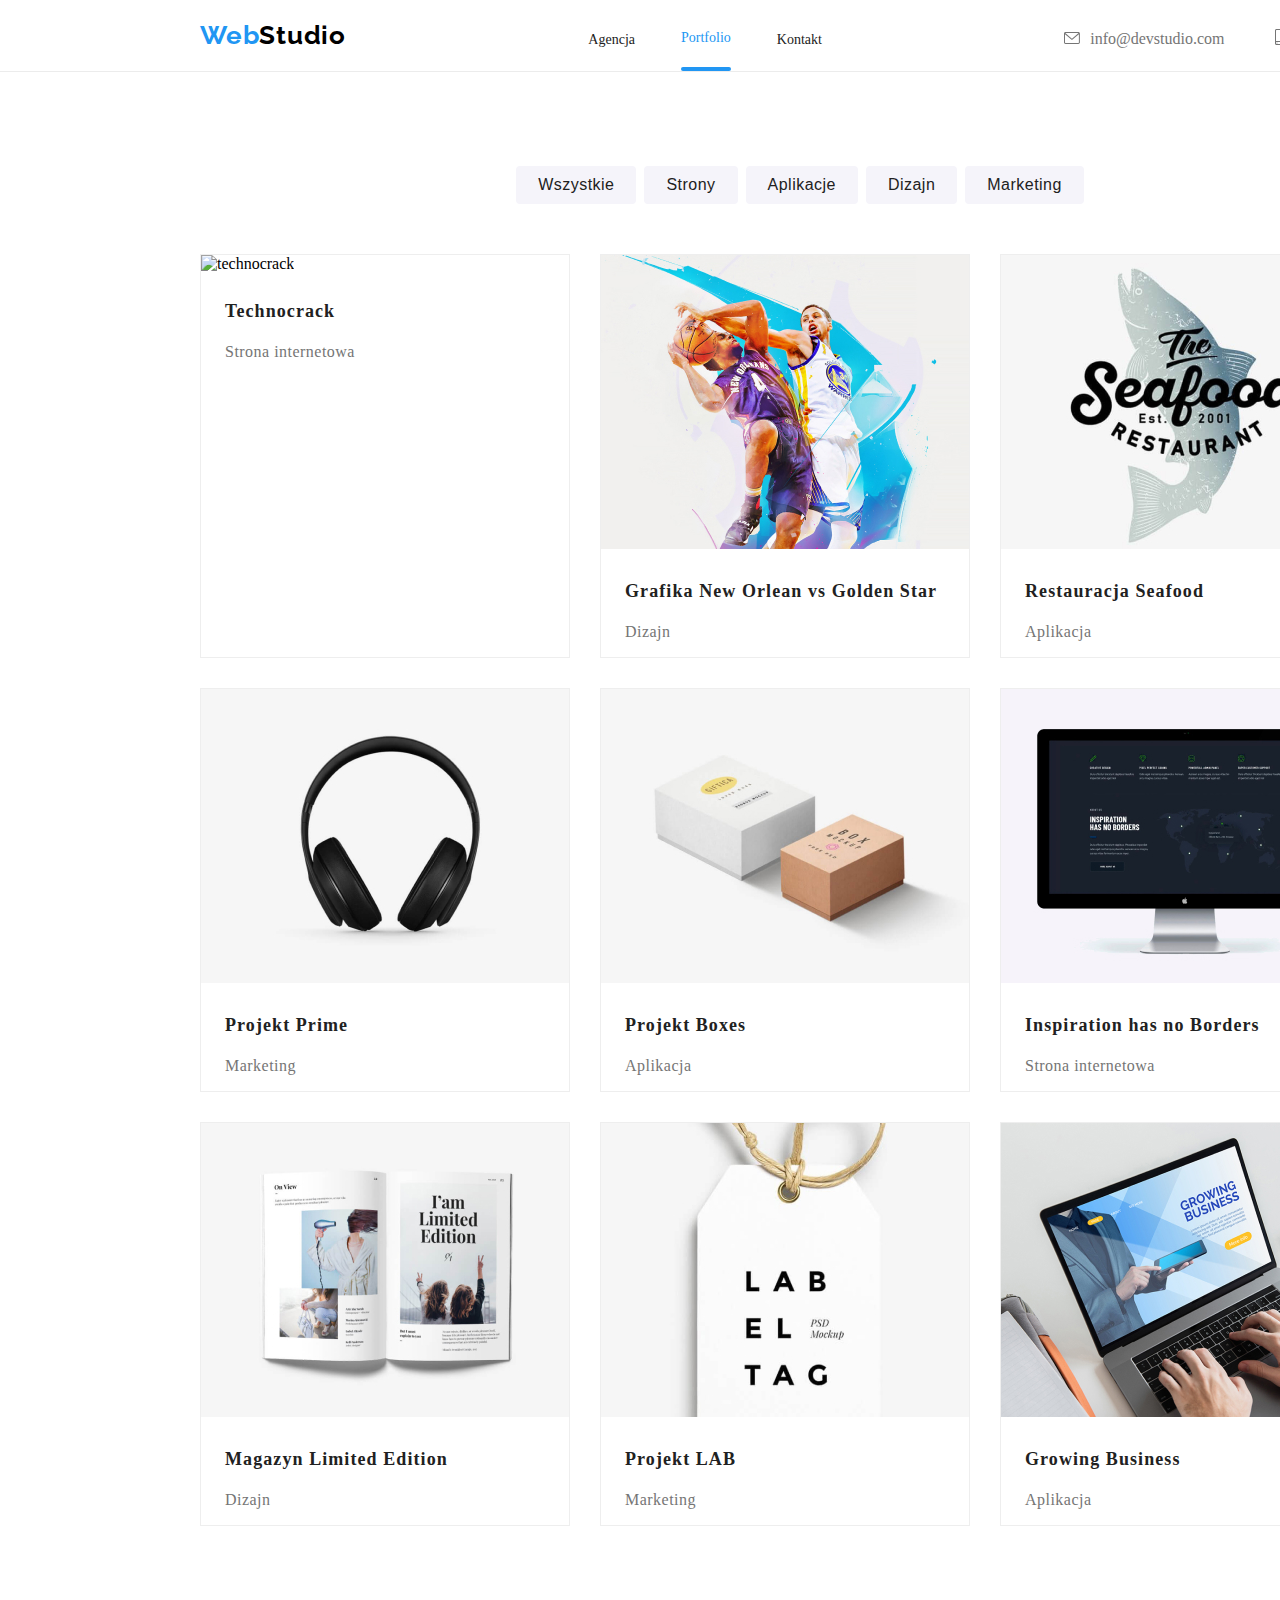
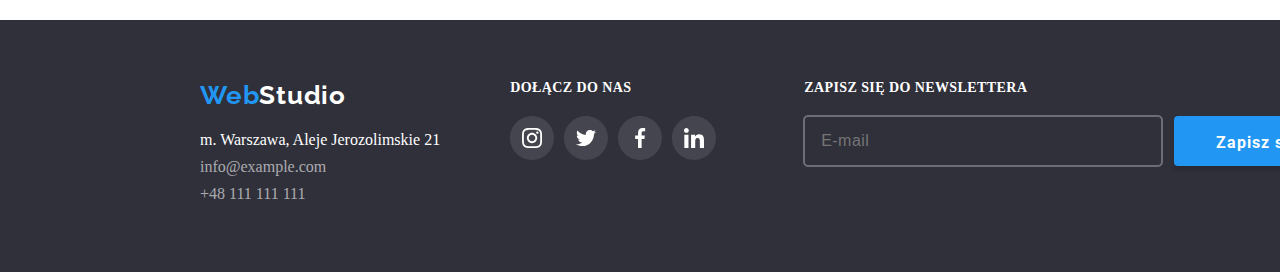
==== commit 2f5ec408: "zmiany" ====
--- a/portfolio.html
+++ b/portfolio.html
@@ -62,29 +62,29 @@
           <div class="container">
             <!--Przyciski-->
             <div>
-              <ul class="flex-button-portfolio">
-                <li>
-                  <button type="button" class="buttons-portfolio">
+              <ul class="buttons">
+                <li>
+                  <button type="button" class="buttons__portfolio">
                     Wszystkie
                   </button>
                 </li>
                 <li>
-                  <button type="button" class="buttons-portfolio">
+                  <button type="button" class="buttons__portfolio">
                     Strony
                   </button>
                 </li>
                 <li>
-                  <button type="button" class="buttons-portfolio">
+                  <button type="button" class="buttons__portfolio">
                     Aplikacje
                   </button>
                 </li>
                 <li>
-                  <button type="button" class="buttons-portfolio">
+                  <button type="button" class="buttons__portfolio">
                     Dizajn
                   </button>
                 </li>
                 <li>
-                  <button type="button" class="buttons-portfolio">
+                  <button type="button" class="buttons__portfolio">
                     Marketing
                   </button>
                 </li>
@@ -95,29 +95,29 @@
         <section>
           <div class="container">
             <!--Zdjęcia i Opisy-->
-            <ul class="flex-photo-portfolio">
-              <li class="frame-portfolio">
-                <div class="box-overlay">
+            <ul class="cards">
+              <li class="cards__frame">
+                <div class="cards__box--overlay">
                   <img
                     src="/goit-markup-hw-05/zdjęcia/hw2/technocrack.jpg"
-                    alt="dog?"
-                    width="370"
-                    height="294"
-                  />
-                  <div class="overlay">
-                    <p>
-                      Technocrack jest popularną platformą wykorzystywaną do
-                      rozpowszechniania koronawirusa. Firmy wykorzystują tę
-                      platformę do celów szpiegowskich i ataków na
-                      niezabezpieczone serwery konkurencji
-                    </p>
-                  </div>
-                </div>
-                <h3 class="photo-portfolio">Technocrack</h3>
-                <p class="under-photo-portfolio">Strona internetowa</p>
-              </li>
-              <li class="frame-portfolio">
-                <div class="box-overlay">
+                    alt="technocrack"
+                    width="370"
+                    height="294"
+                  />
+                  <div class="overlay">
+                    <p class="overlay__p">
+                      Technocrack jest popularną platformą wykorzystywaną do
+                      rozpowszechniania koronawirusa. Firmy wykorzystują tę
+                      platformę do celów szpiegowskich i ataków na
+                      niezabezpieczone serwery konkurencji
+                    </p>
+                  </div>
+                </div>
+                <h3 class="cards__product">Technocrack</h3>
+                <p class="cards__effct">Strona internetowa</p>
+              </li>
+              <li class="cards__frame">
+                <div class="cards__box--overlay">
                   <img
                     src="zdjęcia/hw2/Grafika-New-Orlean-vs-Golden-Star.jpg"
                     alt="Grafika New Orlean vs Golden Star"
@@ -125,21 +125,21 @@
                     height="294"
                   />
                   <div class="overlay">
-                    <p>
-                      Technocrack jest popularną platformą wykorzystywaną do
-                      rozpowszechniania koronawirusa. Firmy wykorzystują tę
-                      platformę do celów szpiegowskich i ataków na
-                      niezabezpieczone serwery konkurencji
-                    </p>
-                  </div>
-                </div>
-                <h3 class="photo-portfolio">
+                    <p class="overlay__p">
+                      Technocrack jest popularną platformą wykorzystywaną do
+                      rozpowszechniania koronawirusa. Firmy wykorzystują tę
+                      platformę do celów szpiegowskich i ataków na
+                      niezabezpieczone serwery konkurencji
+                    </p>
+                  </div>
+                </div>
+                <h3 class="cards__product">
                   Grafika New Orlean vs Golden Star
                 </h3>
-                <p class="under-photo-portfolio">Dizajn</p>
-              </li>
-              <li class="frame-portfolio">
-                <div class="box-overlay">
+                <p class="cards__effct">Dizajn</p>
+              </li>
+              <li class="cards__frame">
+                <div class="cards__box--overlay">
                   <img
                     src="zdjęcia/hw2/Restauracja-Seafood.jpg"
                     alt="Restauracja Seafood"
@@ -147,19 +147,19 @@
                     height="294"
                   />
                   <div class="overlay">
-                    <p>
-                      Technocrack jest popularną platformą wykorzystywaną do
-                      rozpowszechniania koronawirusa. Firmy wykorzystują tę
-                      platformę do celów szpiegowskich i ataków na
-                      niezabezpieczone serwery konkurencji
-                    </p>
-                  </div>
-                </div>
-                <h3 class="photo-portfolio">Restauracja Seafood</h3>
-                <p class="under-photo-portfolio">Aplikacja</p>
-              </li>
-              <li class="frame-portfolio">
-                <div class="box-overlay">
+                    <p class="overlay__p">
+                      Technocrack jest popularną platformą wykorzystywaną do
+                      rozpowszechniania koronawirusa. Firmy wykorzystują tę
+                      platformę do celów szpiegowskich i ataków na
+                      niezabezpieczone serwery konkurencji
+                    </p>
+                  </div>
+                </div>
+                <h3 class="cards__product">Restauracja Seafood</h3>
+                <p class="cards__effct">Aplikacja</p>
+              </li>
+              <li class="cards__frame">
+                <div class="cards__box--overlay">
                   <img
                     src="zdjęcia/hw2/Projekt-Prime.jpg"
                     alt="Projekt Prime"
@@ -167,19 +167,19 @@
                     height="294"
                   />
                   <div class="overlay">
-                    <p>
-                      Technocrack jest popularną platformą wykorzystywaną do
-                      rozpowszechniania koronawirusa. Firmy wykorzystują tę
-                      platformę do celów szpiegowskich i ataków na
-                      niezabezpieczone serwery konkurencji
-                    </p>
-                  </div>
-                </div>
-                <h3 class="photo-portfolio">Projekt Prime</h3>
-                <p class="under-photo-portfolio">Marketing</p>
-              </li>
-              <li class="frame-portfolio">
-                <div class="box-overlay">
+                    <p class="overlay__p">
+                      Technocrack jest popularną platformą wykorzystywaną do
+                      rozpowszechniania koronawirusa. Firmy wykorzystują tę
+                      platformę do celów szpiegowskich i ataków na
+                      niezabezpieczone serwery konkurencji
+                    </p>
+                  </div>
+                </div>
+                <h3 class="cards__product">Projekt Prime</h3>
+                <p class="cards__effct">Marketing</p>
+              </li>
+              <li class="cards__frame">
+                <div class="cards__box--overlay">
                   <img
                     src="zdjęcia/hw2/Projekt-Boxes.jpg"
                     alt="Projekt Boxes"
@@ -187,19 +187,19 @@
                     height="294"
                   />
                   <div class="overlay">
-                    <p>
-                      Technocrack jest popularną platformą wykorzystywaną do
-                      rozpowszechniania koronawirusa. Firmy wykorzystują tę
-                      platformę do celów szpiegowskich i ataków na
-                      niezabezpieczone serwery konkurencji
-                    </p>
-                  </div>
-                </div>
-                <h3 class="photo-portfolio">Projekt Boxes</h3>
-                <p class="under-photo-portfolio">Aplikacja</p>
-              </li>
-              <li class="frame-portfolio">
-                <div class="box-overlay">
+                    <p class="overlay__p">
+                      Technocrack jest popularną platformą wykorzystywaną do
+                      rozpowszechniania koronawirusa. Firmy wykorzystują tę
+                      platformę do celów szpiegowskich i ataków na
+                      niezabezpieczone serwery konkurencji
+                    </p>
+                  </div>
+                </div>
+                <h3 class="cards__product">Projekt Boxes</h3>
+                <p class="cards__effct">Aplikacja</p>
+              </li>
+              <li class="cards__frame">
+                <div class="cards__box--overlay">
                   <img
                     src="zdjęcia/hw2/Inspiration-has-no-Borders.jpg"
                     alt="Inspiration has no Borders"
@@ -207,19 +207,19 @@
                     height="294"
                   />
                   <div class="overlay">
-                    <p>
-                      Technocrack jest popularną platformą wykorzystywaną do
-                      rozpowszechniania koronawirusa. Firmy wykorzystują tę
-                      platformę do celów szpiegowskich i ataków na
-                      niezabezpieczone serwery konkurencji
-                    </p>
-                  </div>
-                </div>
-                <h3 class="photo-portfolio">Inspiration has no Borders</h3>
-                <p class="under-photo-portfolio">Strona internetowa</p>
-              </li>
-              <li class="frame-portfolio">
-                <div class="box-overlay">
+                    <p class="overlay__p">
+                      Technocrack jest popularną platformą wykorzystywaną do
+                      rozpowszechniania koronawirusa. Firmy wykorzystują tę
+                      platformę do celów szpiegowskich i ataków na
+                      niezabezpieczone serwery konkurencji
+                    </p>
+                  </div>
+                </div>
+                <h3 class="cards__product">Inspiration has no Borders</h3>
+                <p class="cards__effct">Strona internetowa</p>
+              </li>
+              <li class="cards__frame">
+                <div class="cards__box--overlay">
                   <img
                     src="zdjęcia/hw2/Magazyn-Limited-Edition.jpg"
                     alt="Magazyn Limited Edition"
@@ -227,19 +227,19 @@
                     height="294"
                   />
                   <div class="overlay">
-                    <p>
-                      Technocrack jest popularną platformą wykorzystywaną do
-                      rozpowszechniania koronawirusa. Firmy wykorzystują tę
-                      platformę do celów szpiegowskich i ataków na
-                      niezabezpieczone serwery konkurencji
-                    </p>
-                  </div>
-                </div>
-                <h3 class="photo-portfolio">Magazyn Limited Edition</h3>
-                <p class="under-photo-portfolio">Dizajn</p>
-              </li>
-              <li class="frame-portfolio">
-                <div class="box-overlay">
+                    <p class="overlay__p">
+                      Technocrack jest popularną platformą wykorzystywaną do
+                      rozpowszechniania koronawirusa. Firmy wykorzystują tę
+                      platformę do celów szpiegowskich i ataków na
+                      niezabezpieczone serwery konkurencji
+                    </p>
+                  </div>
+                </div>
+                <h3 class="cards__product">Magazyn Limited Edition</h3>
+                <p class="cards__effct">Dizajn</p>
+              </li>
+              <li class="cards__frame">
+                <div class="cards__box--overlay">
                   <img
                     src="zdjęcia/hw2/Projekt-LAB.jpg"
                     alt="Projekt LAB"
@@ -247,19 +247,19 @@
                     height="294"
                   />
                   <div class="overlay">
-                    <p>
-                      Technocrack jest popularną platformą wykorzystywaną do
-                      rozpowszechniania koronawirusa. Firmy wykorzystują tę
-                      platformę do celów szpiegowskich i ataków na
-                      niezabezpieczone serwery konkurencji
-                    </p>
-                  </div>
-                </div>
-                <h3 class="photo-portfolio">Projekt LAB</h3>
-                <p class="under-photo-portfolio">Marketing</p>
-              </li>
-              <li class="frame-portfolio">
-                <div class="box-overlay">
+                    <p class="overlay__p">
+                      Technocrack jest popularną platformą wykorzystywaną do
+                      rozpowszechniania koronawirusa. Firmy wykorzystują tę
+                      platformę do celów szpiegowskich i ataków na
+                      niezabezpieczone serwery konkurencji
+                    </p>
+                  </div>
+                </div>
+                <h3 class="cards__product">Projekt LAB</h3>
+                <p class="cards__effct">Marketing</p>
+              </li>
+              <li class="cards__frame">
+                <div class="cards__box--overlay">
                   <img
                     src="zdjęcia/hw2/Growing-Business.jpg"
                     alt="Growing Business"
@@ -267,16 +267,16 @@
                     height="294"
                   />
                   <div class="overlay">
-                    <p>
-                      Technocrack jest popularną platformą wykorzystywaną do
-                      rozpowszechniania koronawirusa. Firmy wykorzystują tę
-                      platformę do celów szpiegowskich i ataków na
-                      niezabezpieczone serwery konkurencji
-                    </p>
-                  </div>
-                </div>
-                <h3 class="photo-portfolio">Growing Business</h3>
-                <p class="under-photo-portfolio">Aplikacja</p>
+                    <p class="overlay__p">
+                      Technocrack jest popularną platformą wykorzystywaną do
+                      rozpowszechniania koronawirusa. Firmy wykorzystują tę
+                      platformę do celów szpiegowskich i ataków na
+                      niezabezpieczone serwery konkurencji
+                    </p>
+                  </div>
+                </div>
+                <h3 class="cards__product">Growing Business</h3>
+                <p class="cards__effct">Aplikacja</p>
               </li>
             </ul>
           </div>
@@ -284,92 +284,78 @@
       </main>
       <footer>
         <div class="container">
-          <div class="footer-wrap">
-            <div class="footer-logo">
-              <a href="index.html" class="web-logo-footer"
-                ><span>Web</span><span class="web-logo-footer-2">Studio</span>
+          <div class="footer__wrap">
+            <div class="footer__wrap2">
+              <a href="index.html" class="web-logo__blue"
+                ><span>Web</span><span class="web-logo__white">Studio</span>
               </a>
               <ul>
-                <li class="footer-adress">
+                <li class="footer__adress">
                   <a
-                    class="link-footer"
+                    class="footer__link--color"
                     href="https://goo.gl/maps/wcyMzufaztNmCodf6"
                     target="_blank"
                     >m. Warszawa, Aleje Jerozolimskie 21</a
                   >
                 </li>
-                <li class="footer-link">
-                  <a class="mail-tel-footer" href="mailto:info@example.com"
+                <li class="footer__mail">
+                  <a
+                    class="footer__contact--color"
+                    href="mailto:info@example.com"
                     >info@example.com</a
                   >
                 </li>
                 <li>
-                  <a class="mail-tel-footer" href="tel:+48111111111"
+                  <a class="footer__contact--color" href="tel:+48111111111"
                     >+48 111 111 111</a
                   >
                 </li>
               </ul>
             </div>
             <div>
-              <h4 class="h4-footer">DOŁĄCZ DO NAS</h4>
-              <ul class="ul-footer">
-                <li class="list-footer">
-                  <a
-                    class="footer-social-link"
-                    href="https://www.instagram.com"
-                    target="_blank"
-                  ></a>
-                  <svg class="icon-social-fotter" width="44" height="44">
+              <h4 class="h4_footer">DOŁĄCZ DO NAS</h4>
+              <ul class="icon__footer">
+                <li class="icon__list">
+                  <a href="https://www.instagram.com" target="_blank"></a>
+                  <svg class="icon_hover" width="44" height="44">
                     <use href="zdjęcia/icon.svg#icon-instfooter"></use>
                   </svg>
                 </li>
-                <li class="list-footer">
-                  <a
-                    class="footer-social-link"
-                    href="https://www.instagram.com"
-                    target="_blank"
-                  ></a>
-                  <svg class="icon-social-fotter" width="44" height="44">
+                <li class="icon__list">
+                  <a href="https://www.instagram.com" target="_blank"></a>
+                  <svg class="icon_hover" width="44" height="44">
                     <use href="zdjęcia/icon.svg#icon-twitfooter"></use>
                   </svg>
                 </li>
-                <li class="list-footer">
-                  <a
-                    class="footer-social-link"
-                    href="https://www.instagram.com"
-                    target="_blank"
-                  ></a>
-                  <svg class="icon-social-fotter" width="44" height="44">
+                <li class="icon__list">
+                  <a href="https://www.instagram.com" target="_blank"></a>
+                  <svg class="icon_hover" width="44" height="44">
                     <use href="zdjęcia/icon.svg#icon-fbfooter"></use>
                   </svg>
                 </li>
-                <li class="list-footer">
-                  <a
-                    class="footer-social-link"
-                    href="https://www.instagram.com"
-                    target="_blank"
-                  ></a>
-                  <svg class="icon-social-fotter" width="44" height="44">
+                <li class="icon__list">
+                  <a href="https://www.instagram.com" target="_blank"></a>
+                  <svg class="icon__hover" width="44" height="44">
                     <use href="zdjęcia/icon.svg#icon-infooter"></use>
                   </svg>
                 </li>
               </ul>
             </div>
             <div>
-              <form class="newsletter-flex">
-                <label class="newsletter">
+              <form class="newsletter">
+                <label class="newsletter__name">
                   ZAPISZ SIĘ DO NEWSLETTERA
                   <input
                     required
-                    class="input-newsletter"
+                    class="newsletter__input"
                     type="email"
                     name="email"
                     placeholder="E-mail"
                   />
                 </label>
-                <button type="submit" class="newsletter-footer-button">
+                <button type="submit" class="newsletter__button">
                   Zapisz się
-                  <svg class="icon-newsletter-fotter" width="24" height="24">
+                  <svg class="newsletter__icon" width="24" height="24">
                     <use href="zdjęcia/icon.svg#icon-letter"></use>
                   </svg>
                 </button>
--- a/css/main.min.css
+++ b/css/main.min.css
@@ -1 +1 @@
-*{-webkit-box-sizing:border-box;box-sizing:border-box;margin:0;padding:0}a:hover,a:focus{color:var(--main-blue)}a{text-decoration:none}ul{list-style-type:none}.container{width:1200px;margin:0 auto}.page-wrapper{width:1600px;margin:0px auto}:root{--main-black: #212121;--main-grey: #757575;--main-blue: #2196F3;--main-white: #FFFFFF;--second-black: #000000;--border-color: #ECECEC;--background-color-icon: #F5F4FA;--icon-fill-color: #afb1b8;--cubic-bezier: cubic-bezier(0.4, 0, 0.2, 1)}.header-wrapper{display:-webkit-box;display:-ms-flexbox;display:flex;-webkit-box-align:first baseline;-ms-flex-align:first baseline;align-items:first baseline;-webkit-box-pack:justify;-ms-flex-pack:justify;justify-content:space-between;padding:20px 200px 20px 200px}.header--box{border-bottom:1px solid var(--border-color)}.web-logo__blue{font-family:"Raleway";font-style:normal;font-weight:700;font-size:26px;line-height:31px;letter-spacing:.03em;color:var(--main-blue)}.web-logo__black{font-family:"Raleway";font-style:normal;font-weight:700;font-size:26px;line-height:31px;letter-spacing:.03em;color:var(--second-black)}.nav{display:-webkit-box;display:-ms-flexbox;display:flex;-webkit-box-pack:justify;-ms-flex-pack:justify;justify-content:space-between;-webkit-box-align:center;-ms-flex-align:center;align-items:center;gap:46px}.nav__link__text{font-weight:500;font-size:14px;color:var(--main-black)}.nav__text--side-active{color:var(--main-blue)}.nav__text--side-active:after{display:block;content:"";position:relative;width:100%;height:4px;top:20.9px;border-radius:2px;background:var(--main-blue)}.header__contacts__wrapper{display:-webkit-box;display:-ms-flexbox;display:flex;-webkit-box-pack:center;-ms-flex-pack:center;justify-content:center;-webkit-box-align:center;-ms-flex-align:center;align-items:center;gap:50px}.header__link--color{color:var(--main-grey)}.header__link--color:hover{color:var(--main-blue)}.header__icon-envelope{width:16px;height:12px;margin-right:10px;fill:currentColor}.header__icon-smartphone{width:10px;height:16px;margin-right:10px;fill:currentColor}/*# sourceMappingURL=main.min.css.map */+*{-webkit-box-sizing:border-box;box-sizing:border-box;margin:0;padding:0}a:hover,a:focus{color:var(--main-blue)}a{text-decoration:none}ul{list-style-type:none}.container{width:1200px;margin:0 auto}.page-wrapper{width:1600px;margin:0px auto}:root{--main-black: #212121;--main-grey: #757575;--main-blue: #2196F3;--main-white: #FFFFFF;--second-black: #000000;--border-color: #ECECEC;--background-color-icon: #F5F4FA;--icon-fill-color: #afb1b8;--cubic-bezier: cubic-bezier(0.4, 0, 0.2, 1);--box-shadow-what-we-do: rgba(47, 48, 58, 0.8);--footer-link-color: rgba(255, 255, 255, 0.6);--newsleter-background: #2f303a}.header-wrapper{display:-webkit-box;display:-ms-flexbox;display:flex;-webkit-box-align:first baseline;-ms-flex-align:first baseline;align-items:first baseline;-webkit-box-pack:justify;-ms-flex-pack:justify;justify-content:space-between;padding:20px 200px 20px 200px}.header--box{border-bottom:1px solid var(--border-color)}.web-logo__blue{font-family:"Raleway";font-style:normal;font-weight:700;font-size:26px;line-height:31px;letter-spacing:.03em;color:var(--main-blue)}.web-logo__black{font-family:"Raleway";font-style:normal;font-weight:700;font-size:26px;line-height:31px;letter-spacing:.03em;color:var(--second-black)}.nav{display:-webkit-box;display:-ms-flexbox;display:flex;-webkit-box-pack:justify;-ms-flex-pack:justify;justify-content:space-between;-webkit-box-align:center;-ms-flex-align:center;align-items:center;gap:46px}.nav__link__text{font-weight:500;font-size:14px;color:var(--main-black)}.nav__text--side-active{color:var(--main-blue)}.nav__text--side-active:after{display:block;content:"";position:relative;width:100%;height:4px;top:20.9px;border-radius:2px;background:var(--main-blue)}.header__contacts__wrapper{display:-webkit-box;display:-ms-flexbox;display:flex;-webkit-box-pack:center;-ms-flex-pack:center;justify-content:center;-webkit-box-align:center;-ms-flex-align:center;align-items:center;gap:50px}.header__link--color{color:var(--main-grey)}.header__link--color:hover{color:var(--main-blue)}.header__icon-envelope{width:16px;height:12px;margin-right:10px;fill:currentColor}.header__icon-smartphone{width:10px;height:16px;margin-right:10px;fill:currentColor}.banner{height:600px;margin:0;text-align:center;padding:200px 0;background-size:cover;background-image:url(/goit-markup-hw-04/zdjęcia/Zajęcia/header.jpg);-webkit-box-shadow:200px 200px 400px 200px rgba(47,48,58,.39) inset;box-shadow:200px 200px 400px 200px rgba(47,48,58,.39) inset}.banner__solutions{margin:0 auto;width:696px;height:120px;left:452px;top:280px;display:-webkit-box;display:-ms-flexbox;display:flex;-webkit-box-pack:center;-ms-flex-pack:center;justify-content:center;text-align:center;font-weight:900;font-size:44px;line-height:60px;text-transform:uppercase;color:var(--main-white)}.banner__button{background:var(--main-blue);color:var(--main-white);border-radius:4px;font-weight:700;font-size:16px;line-height:30px;letter-spacing:.06em;cursor:pointer;text-align:center;padding:10px;width:200px;border:none;margin-top:30px}.backdrop{display:-webkit-box;display:-ms-flexbox;display:flex;background-color:rgba(0,0,0,.2);position:fixed;left:0;right:0;top:0;bottom:0}.is-hidden{pointer-events:none;visibility:hidden;opacity:0}.modal{position:relative;width:528px;height:581px;text-align:center;background-color:#fff;cursor:auto;margin:auto}.modal-close{position:relative;background-color:var(--white);cursor:pointer;width:2em;height:2em;border-radius:50%;border:1px solid rgba(0,0,0,.1);left:237px;top:8px}.modal-h4{font-weight:700;font-size:20px;line-height:23px;text-align:center;letter-spacing:.03em;color:var(--main-black);margin-top:2px;margin-bottom:12px}.modal-label-name{position:relative;width:448px;margin:0 auto}.label-icon-name{display:-webkit-box;display:-ms-flexbox;display:flex;-webkit-box-orient:vertical;-webkit-box-direction:normal;-ms-flex-direction:column;flex-direction:column;text-align:left;font-size:12px;line-height:1.5;letter-spacing:.01em;color:#757575;margin-bottom:10px}.icon-name-modal{position:absolute;content:"";top:29px;left:12px}.modal-label-name:hover{cursor:pointer;fill:#2196f3}.modal-name{border:1px solid rgba(33,33,33,.2);border-radius:4px;padding-bottom:5px;padding-left:42px;padding-top:12px;font-size:16px;line-height:1;-webkit-transition:border 250ms cubic-bezier(0.4, 0, 0.2, 1);transition:border 250ms cubic-bezier(0.4, 0, 0.2, 1);outline:2px #219bf3}.modal-name:hover{border-color:#2196f3}.modal-label-phone{position:relative;width:448px;margin:0 auto}.label-icon-phone{display:-webkit-box;display:-ms-flexbox;display:flex;-webkit-box-orient:vertical;-webkit-box-direction:normal;-ms-flex-direction:column;flex-direction:column;text-align:left;font-size:12px;line-height:1.5;letter-spacing:.01em;color:#757575;margin-bottom:10px}.icon-phone-modal{position:absolute;content:"";top:31px;left:12px}.modal-tel{border:1px solid rgba(33,33,33,.2);border-radius:4px;padding-bottom:5px;padding-left:42px;padding-top:12px;font-size:16px;line-height:1;-webkit-transition:border 250ms cubic-bezier(0.4, 0, 0.2, 1);transition:border 250ms cubic-bezier(0.4, 0, 0.2, 1);outline:2px #219bf3}.modal-label-phone:hover{cursor:pointer;fill:#2196f3}.modal-tel:hover{border-color:#2196f3}.modal-label-mail{position:relative;width:448px;margin:0 auto}.label-icon-mail{display:-webkit-box;display:-ms-flexbox;display:flex;-webkit-box-orient:vertical;-webkit-box-direction:normal;-ms-flex-direction:column;flex-direction:column;text-align:left;font-size:12px;line-height:1.5;letter-spacing:.01em;color:#757575;margin-bottom:10px}.icon-mail-modal{position:absolute;content:"";top:30px;left:12px}.modal-email{border:1px solid rgba(33,33,33,.2);border-radius:4px;padding-bottom:5px;padding-left:42px;padding-top:12px;font-size:16px;line-height:1;-webkit-transition:border 250ms cubic-bezier(0.4, 0, 0.2, 1);transition:border 250ms cubic-bezier(0.4, 0, 0.2, 1);outline:2px #219bf3}.modal-label-mail:hover{cursor:pointer;fill:#2196f3}.modal-email:hover{border-color:#2196f3}.modal-label-feedback{display:-webkit-box;display:-ms-flexbox;display:flex;-webkit-box-orient:vertical;-webkit-box-direction:normal;-ms-flex-direction:column;flex-direction:column;text-align:left;font-size:12px;line-height:1.5;letter-spacing:.01em;color:#757575;margin-bottom:10px;width:448px;margin:0 auto}.modal-text{border:1px solid rgba(33,33,33,.2);border-radius:4px;height:120px;padding-left:16px;padding-top:12px;font-size:16px;line-height:1.2;-webkit-transition:border 250ms cubic-bezier(0.4, 0, 0.2, 1);transition:border 250ms cubic-bezier(0.4, 0, 0.2, 1);outline:2px #219bf3;resize:none}.modal-text:hover{border-color:#2196f3}textarea::-webkit-input-placeholder{font-style:normal;font-weight:400;font-size:12px;line-height:14px;letter-spacing:.01em;color:rgba(117,117,117,.5);width:416px;height:96px}textarea::-moz-placeholder{font-style:normal;font-weight:400;font-size:12px;line-height:14px;letter-spacing:.01em;color:rgba(117,117,117,.5);width:416px;height:96px}textarea:-ms-input-placeholder{font-style:normal;font-weight:400;font-size:12px;line-height:14px;letter-spacing:.01em;color:rgba(117,117,117,.5);width:416px;height:96px}textarea::-ms-input-placeholder{font-style:normal;font-weight:400;font-size:12px;line-height:14px;letter-spacing:.01em;color:rgba(117,117,117,.5);width:416px;height:96px}textarea::placeholder{font-style:normal;font-weight:400;font-size:12px;line-height:14px;letter-spacing:.01em;color:rgba(117,117,117,.5);width:416px;height:96px}.accept-label{font-size:14px;line-height:2;letter-spacing:.03em;color:#757575;margin-bottom:30px;margin-top:20px;display:-webkit-box;display:-ms-flexbox;display:flex;-webkit-box-align:center;-ms-flex-align:center;align-items:center;-webkit-box-pack:center;-ms-flex-pack:center;justify-content:center}.acceptance-checked{width:16px;height:15px;border:2.5px solid #212121;margin-right:8px;border-radius:4px;-webkit-transition:border 250ms cubic-bezier(0.4, 0, 0.2, 1);transition:border 250ms cubic-bezier(0.4, 0, 0.2, 1)}.vector{display:block;visibility:hidden;-webkit-transition:visibility 250ms cubic-bezier(0.4, 0, 0.2, 1);transition:visibility 250ms cubic-bezier(0.4, 0, 0.2, 1)}.acceptance-input:checked~.acceptance-checked{border:0 solid #212121}.checkbox-hidden{-moz-appearance:none;-webkit-appearance:none;appearance:none}.acceptance-input:checked~.acceptance-checked .vector{display:block;visibility:visible}.acceptance-checked:hover,.acceptance-checked:focus{border:4px solid #212121}.modal-button{display:block;margin:0 auto;font-weight:700;font-size:16px;line-height:1.9;letter-spacing:.06em;color:#fff;background-color:#2196f3;cursor:pointer;border:none;-webkit-box-shadow:0px 4px 4px rgba(0,0,0,.15);box-shadow:0px 4px 4px rgba(0,0,0,.15);border-radius:4px;width:200px;height:50px;text-align:center;-webkit-transition:background-color 250ms cubic-bezier(0.4, 0, 0.2, 1),color 250ms cubic-bezier(0.4, 0, 0.2, 1);transition:background-color 250ms cubic-bezier(0.4, 0, 0.2, 1),color 250ms cubic-bezier(0.4, 0, 0.2, 1);margin-top:20px}.empty-slot{padding-top:94px}.article{display:-webkit-box;display:-ms-flexbox;display:flex;margin:0 30px 94px 0}.article__box{width:270px;height:120px;background-color:var(--background-color-icon);border-radius:4px;display:-webkit-box;display:-ms-flexbox;display:flex;-webkit-box-align:center;-ms-flex-align:center;align-items:center;-webkit-box-pack:center;-ms-flex-pack:center;justify-content:center}.article__frame{margin-right:30px;width:270px;height:120px;background-color:var(--background-color-icon);margin-bottom:30px}.article__name{font-weight:700;font-size:14px;line-height:16px;letter-spacing:.03em;text-transform:uppercase;color:var(--main-black);padding-top:30px}.article__description{font-weight:400;font-size:14px;line-height:24px;letter-spacing:.03em;color:var(--main-grey);width:270px;padding-top:10px}.what__we__do__photo{display:-webkit-box;display:-ms-flexbox;display:flex;-webkit-box-pack:justify;-ms-flex-pack:justify;justify-content:space-between;-webkit-box-align:center;-ms-flex-align:center;align-items:center;gap:30px;padding-top:50px;padding-bottom:94px}.what__we__do__photo__description{font-style:normal;font-weight:700;font-size:14px;line-height:16px;text-align:center;letter-spacing:.03em;text-transform:uppercase;padding-block:251px 27px;color:var(--main-white)}.what__we__do__photo__frame__1{background-image:url(/goit-markup-hw-05/zdjęcia/Zajęcia/pisanie_na_klawiaturze.jpg);width:370px;height:294px;-webkit-box-shadow:0px -70px 0px 0px var(--box-shadow-what-we-do) inset;box-shadow:0px -70px 0px 0px var(--box-shadow-what-we-do) inset}.what__we__do__photo__frame__2{background-image:url(/goit-markup-hw-05/zdjęcia/Zajęcia/trzymanie_telefonu.jpg);width:370px;height:294px;-webkit-box-shadow:0px -70px 0px 0px var(--box-shadow-what-we-do) inset;box-shadow:0px -70px 0px 0px var(--box-shadow-what-we-do) inset}.what__we__do__photo__frame__3{background-image:url(/goit-markup-hw-05/zdjęcia/Zajęcia/trzymanie_tabletu.jpg);width:370px;height:294px;-webkit-box-shadow:0px -70px 0px 0px var(--box-shadow-what-we-do) inset;box-shadow:0px -70px 0px 0px var(--box-shadow-what-we-do) inset}.our-team-background{background:#f5f4fa}.team{display:-webkit-box;display:-ms-flexbox;display:flex;-webkit-box-pack:justify;-ms-flex-pack:justify;justify-content:space-between;-webkit-box-align:center;-ms-flex-align:center;align-items:center;gap:30px;padding-top:50px;padding-bottom:94px}.team__frame{width:270px;height:428px;left:215px;top:1635px;-webkit-box-sizing:border-box;box-sizing:border-box;background:#fff;-webkit-box-shadow:0px 1px 3px rgba(0,0,0,.12),0px 1px 1px rgba(0,0,0,.14),0px 2px 1px rgba(0,0,0,.2);box-shadow:0px 1px 3px rgba(0,0,0,.12),0px 1px 1px rgba(0,0,0,.14),0px 2px 1px rgba(0,0,0,.2);border-radius:0px 0px 4px 4px}.team__name{font-weight:500;font-size:16px;line-height:19px;letter-spacing:.03em;color:var(--main-black);text-align:center;padding-block:30px 10px}.team__job{font-weight:400;font-size:16px;line-height:19px;letter-spacing:.03em;color:var(--main-grey);text-align:center;padding-bottom:16px}.customers{display:-webkit-box;display:-ms-flexbox;display:flex;list-style:none;display:flex;-ms-flex-pack:distribute;justify-content:space-around}.customers__frame{width:170px;height:92px;border:1px solid currentColor;color:#afb1b8;fill:currentColor;border-radius:4px;margin-right:30px;margin-block:50px 90px;display:-webkit-box;display:-ms-flexbox;display:flex;-webkit-box-pack:center;-ms-flex-pack:center;justify-content:center;-webkit-box-align:center;-ms-flex-align:center;align-items:center;text-align:center}.customers__frame:hover{border-color:var(--main-blue);fill:var(--main-blue)}footer{height:252px;left:0px;top:2097px;background:#2f303a}.footer__wrap{display:-webkit-box;display:-ms-flexbox;display:flex;padding-top:60px;-webkit-box-align:start;-ms-flex-align:start;align-items:flex-start}.footer__wrap2{display:inline-block;margin-right:70px}.buttons{display:-webkit-box;display:-ms-flexbox;display:flex;-webkit-box-pack:center;-ms-flex-pack:center;justify-content:center;gap:8px;padding-top:94px;margin-bottom:50px}.buttons__portfolio{font-weight:500;font-size:16px;line-height:26px;letter-spacing:.03em;line-height:1.62;background:var(--background-color-icon);border-radius:4px;cursor:pointer;color:var(--main-black);border:var(--background-color-icon);text-align:center;padding:6px 22px;border:none}.buttons__portfolio:hover{-webkit-box-shadow:0px 1px 1px rgba(0,0,0,.1),0px 1px 2px rgba(0,0,0,.08),0px 2px 2px rgba(0,0,0,.12);box-shadow:0px 1px 1px rgba(0,0,0,.1),0px 1px 2px rgba(0,0,0,.08),0px 2px 2px rgba(0,0,0,.12);border-radius:4px;background:var(--main-blue);color:var(--main-white);-webkit-box-shadow:0px 3px 1px rgba(0,0,0,.1),0px 1px 2px rgba(0,0,0,.08),0px 2px 2px rgba(0,0,0,.12);box-shadow:0px 3px 1px rgba(0,0,0,.1),0px 1px 2px rgba(0,0,0,.08),0px 2px 2px rgba(0,0,0,.12)}.cards{display:-webkit-box;display:-ms-flexbox;display:flex;-ms-flex-wrap:wrap;flex-wrap:wrap;gap:30px;padding-bottom:94px}.cards__product{font-weight:700;font-size:18px;line-height:36px;letter-spacing:.06em;color:var(--main-black);margin-left:24px;padding-block:20px 4px}.cards__effct{font-weight:400;font-size:16px;line-height:30px;letter-spacing:.03em;color:var(--main-grey);margin-left:24px;padding-block:4px 20px}.cards__frame{width:370px;height:404px;left:215px;top:262px;-webkit-box-sizing:border-box;box-sizing:border-box;background:#fff;border:1px solid #eee;cursor:pointer}.cards__frame:hover .overlay{-webkit-transform:translateY(0);transform:translateY(0)}.cards__frame:focus .overlay{-webkit-transform:translateY(0);transform:translateY(0)}.cards__box--overlay{position:relative;overflow:hidden}.overlay{position:absolute;top:0;left:0;width:100%;height:100%;background-color:rgba(33,150,243,.9);-webkit-transform:translateY(100%);transform:translateY(100%);-webkit-transition:-webkit-transform 250ms cubic-bezier(0.4, 0, 0.2, 1);transition:-webkit-transform 250ms cubic-bezier(0.4, 0, 0.2, 1);transition:transform 250ms cubic-bezier(0.4, 0, 0.2, 1);transition:transform 250ms cubic-bezier(0.4, 0, 0.2, 1), -webkit-transform 250ms cubic-bezier(0.4, 0, 0.2, 1)}.overlay__p{font-size:18px;line-height:1.55;letter-spacing:.03em;color:var(--main-white);padding:49px 45px 49px 24px}.h2-our-team-index{font-weight:700;font-size:36px;line-height:42px;letter-spacing:.03em;color:var(--main-black);display:-webkit-box;display:-ms-flexbox;display:flex;-webkit-box-pack:center;-ms-flex-pack:center;justify-content:center;padding-top:94px}.what__we__do{font-weight:700;font-size:36px;line-height:42px;letter-spacing:.03em;color:var(--main-black);display:-webkit-box;display:-ms-flexbox;display:flex;-webkit-box-pack:center;-ms-flex-pack:center;justify-content:center;padding-top:94px}.h2-our-customers{font-weight:700;font-size:36px;line-height:42px;letter-spacing:.03em;color:var(--main-black);display:-webkit-box;display:-ms-flexbox;display:flex;-webkit-box-pack:center;-ms-flex-pack:center;justify-content:center;padding-top:94px}.h4_footer{font-style:normal;font-weight:700;font-size:14px;line-height:16px;letter-spacing:.03em;text-transform:uppercase;color:var(--main-white)}.social-icon{display:-webkit-box;display:-ms-flexbox;display:flex;-webkit-box-align:space-evenly;-ms-flex-align:space-evenly;align-items:space-evenly;-webkit-box-pack:center;-ms-flex-pack:center;justify-content:center}.social-icon__team{fill:var(--main-grey)}.social-icon__team:hover{border-radius:50%;cursor:pointer;background:var(--main-blue);fill:var(--main-white)}.web-logo__blue{font-family:"Raleway";font-style:normal;font-weight:700;font-size:26px;line-height:31px;letter-spacing:.03em;color:var(--main-blue)}.web-logo__white{font-family:"Raleway";font-style:normal;font-weight:700;font-size:26px;line-height:31px;letter-spacing:.03em;color:var(--main-white)}.footer__adress{padding-top:20px}.footer__mail{padding-block:9px}.footer__link--color{color:var(--main-white)}.footer__contact--color{color:var(--footer-link-color)}.icon__footer{margin-top:20px;display:-webkit-box;display:-ms-flexbox;display:flex;-webkit-box-align:center;-ms-flex-align:center;align-items:center;-webkit-box-pack:center;-ms-flex-pack:center;justify-content:center}.icon__list{margin-right:10px;width:44px;height:44px}.icon__hover:hover{background:var(--main-blue);border-radius:50%;cursor:pointer}.newsletter{display:-webkit-box;display:-ms-flexbox;display:flex;margin-left:auto;-webkit-box-pack:justify;-ms-flex-pack:justify;justify-content:space-between;-webkit-box-align:end;-ms-flex-align:end;align-items:flex-end;width:570px;padding-bottom:20px;margin-left:78px}.newsletter__name{font-weight:700;font-size:14px;line-height:1.15;letter-spacing:.03em;text-transform:uppercase;color:var(--main-white);-webkit-transition:var(--cubic-bezier);transition:var(--cubic-bezier)}.newsletter__input{display:block;width:358px;height:50px;border:1px solid rgba(255,255,255,.3);border-radius:4px;margin-top:20px;background-color:var(--newsleter-background);padding-left:16px;font-size:16px;line-height:1.25;letter-spacing:.03em;color:var(--main-white);-webkit-transition:border 250ms cubic-bezier(0.4, 0, 0.2, 1);transition:border 250ms cubic-bezier(0.4, 0, 0.2, 1);outline:1px solid rgba(255,255,255,.3)}.newsletter__button{font-family:"Roboto";font-style:normal;position:relative;font-weight:700;font-size:16px;line-height:1.9;letter-spacing:.06em;color:var(--main-white);background-color:var(--main-blue);cursor:pointer;border:none;-webkit-box-shadow:0px 4px 4px rgba(0,0,0,.15);box-shadow:0px 4px 4px rgba(0,0,0,.15);border-radius:4px;width:200px;height:50px;text-align:left;padding-left:42px}.newsletter__icon{position:relative;left:20px;top:5px}/*# sourceMappingURL=main.min.css.map */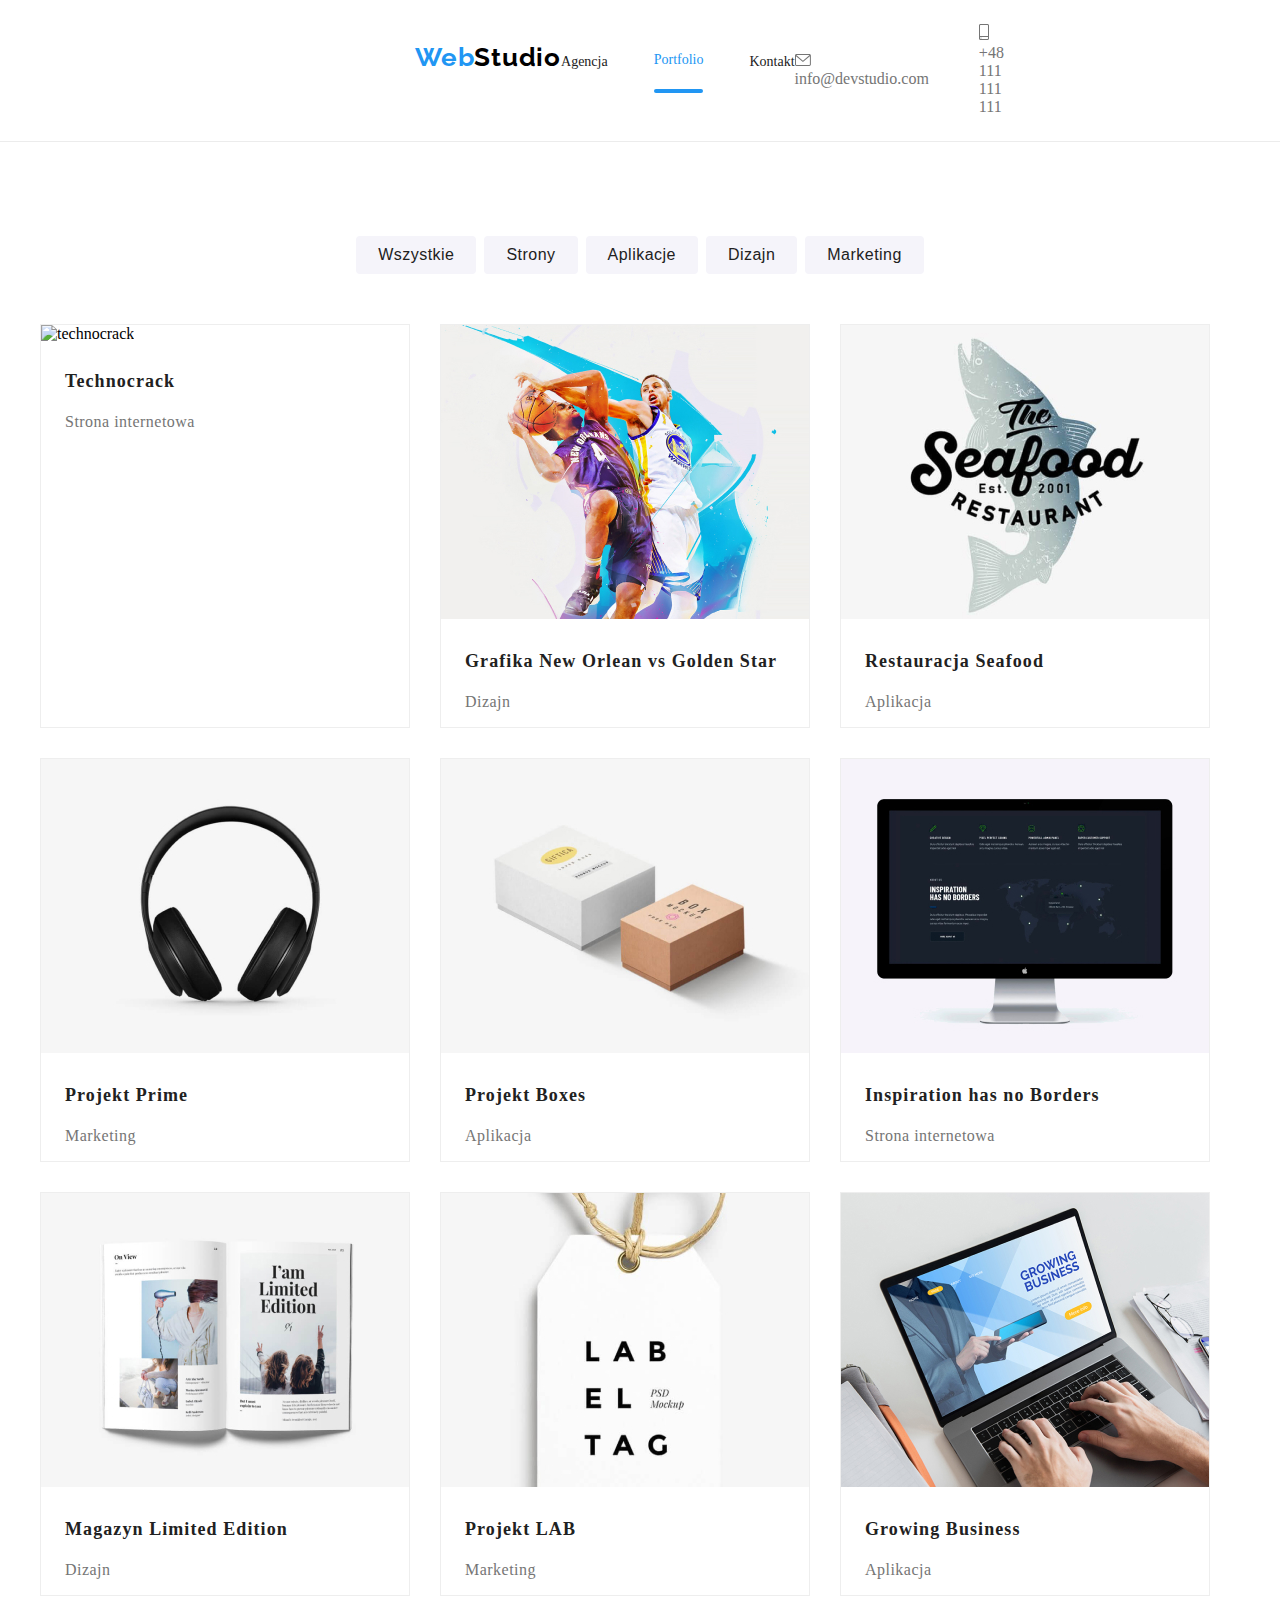
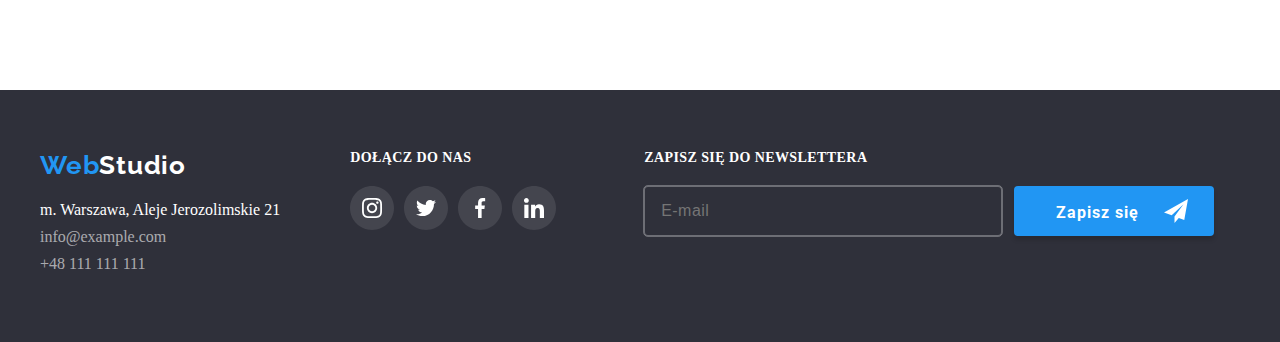
==== commit e382c5f4: "zmiana" ====
--- a/portfolio.html
+++ b/portfolio.html
@@ -19,351 +19,339 @@
     <link rel="stylesheet" href="css/main.min.css" />
   </head>
   <body>
-    <div class="page-wrapper">
-      <header class="header-wrapper header--box">
-        <!--start component logo -->
-        <section>
-          <a href="index.html" class="web-logo__blue">
-            <span>Web</span><span class="web-logo__black">Studio</span>
-          </a>
-        </section>
-        <!-- end component logo -->
-        <nav class="nav-position">
-          <ul class="nav">
-            <li>
-              <a class="nav__link__text" href="index.html">Agencja</a>
-            </li>
-            <li>
-              <a class="nav__link__text" href="portfolio.html"
-                ><span class="nav__text--side-active">Portfolio</span></a
-              >
-            </li>
-            <li>
-              <a class="nav__link__text" href="#">Kontakt</a>
-            </li>
-          </ul>
-        </nav>
-        <div class="header__contacts__wrapper">
-          <a class="header__link--color" href="mailto:info@devstudio.com">
-            <svg class="header__icon-envelope">
-              <use href="zdjęcia/icon.svg#icon-envelope-1"></use></svg
-            >info@devstudio.com</a
-          >
+    <header class="header-wrapper header--box">
+      <!--start component logo -->
+      <a href="index.html" class="web-logo__blue">
+        <span>Web</span><span class="web-logo__black">Studio</span>
+      </a>
+      <!-- end component logo -->
+      <nav class="nav-position">
+        <ul class="nav">
+          <li>
+            <a class="nav__link__text" href="index.html">Agencja</a>
+          </li>
+          <li>
+            <a class="nav__link__text" href="portfolio.html"
+              ><span class="nav__text--side-active">Portfolio</span></a
+            >
+          </li>
+          <li>
+            <a class="nav__link__text" href="#">Kontakt</a>
+          </li>
+        </ul>
+      </nav>
+      <div class="header__contacts__wrapper">
+        <a class="header__link--color" href="mailto:info@devstudio.com">
+          <svg class="header__icon-envelope">
+            <use href="zdjęcia/icon.svg#icon-envelope-1"></use></svg
+          >info@devstudio.com</a
+        >
 
-          <a class="header__link--color" href="tel:+48111111111">
-            <svg class="header__icon-smartphone">
-              <use href="zdjęcia/icon.svg#icon-smartphone"></use></svg
-            >+48 111 111 111</a
-          >
-        </div>
-      </header>
-      <main>
-        <section>
-          <div class="container">
-            <!--Przyciski-->
-            <div>
-              <ul class="buttons">
-                <li>
-                  <button type="button" class="buttons__portfolio">
-                    Wszystkie
-                  </button>
-                </li>
-                <li>
-                  <button type="button" class="buttons__portfolio">
-                    Strony
-                  </button>
-                </li>
-                <li>
-                  <button type="button" class="buttons__portfolio">
-                    Aplikacje
-                  </button>
-                </li>
-                <li>
-                  <button type="button" class="buttons__portfolio">
-                    Dizajn
-                  </button>
-                </li>
-                <li>
-                  <button type="button" class="buttons__portfolio">
-                    Marketing
-                  </button>
-                </li>
-              </ul>
-            </div>
-          </div>
-        </section>
-        <section>
-          <div class="container">
-            <!--Zdjęcia i Opisy-->
-            <ul class="cards">
-              <li class="cards__frame">
-                <div class="cards__box--overlay">
-                  <img
-                    src="/goit-markup-hw-05/zdjęcia/hw2/technocrack.jpg"
-                    alt="technocrack"
-                    width="370"
-                    height="294"
-                  />
-                  <div class="overlay">
-                    <p class="overlay__p">
-                      Technocrack jest popularną platformą wykorzystywaną do
-                      rozpowszechniania koronawirusa. Firmy wykorzystują tę
-                      platformę do celów szpiegowskich i ataków na
-                      niezabezpieczone serwery konkurencji
-                    </p>
-                  </div>
-                </div>
-                <h3 class="cards__product">Technocrack</h3>
-                <p class="cards__effct">Strona internetowa</p>
-              </li>
-              <li class="cards__frame">
-                <div class="cards__box--overlay">
-                  <img
-                    src="zdjęcia/hw2/Grafika-New-Orlean-vs-Golden-Star.jpg"
-                    alt="Grafika New Orlean vs Golden Star"
-                    width="370"
-                    height="294"
-                  />
-                  <div class="overlay">
-                    <p class="overlay__p">
-                      Technocrack jest popularną platformą wykorzystywaną do
-                      rozpowszechniania koronawirusa. Firmy wykorzystują tę
-                      platformę do celów szpiegowskich i ataków na
-                      niezabezpieczone serwery konkurencji
-                    </p>
-                  </div>
-                </div>
-                <h3 class="cards__product">
-                  Grafika New Orlean vs Golden Star
-                </h3>
-                <p class="cards__effct">Dizajn</p>
-              </li>
-              <li class="cards__frame">
-                <div class="cards__box--overlay">
-                  <img
-                    src="zdjęcia/hw2/Restauracja-Seafood.jpg"
-                    alt="Restauracja Seafood"
-                    width="370"
-                    height="294"
-                  />
-                  <div class="overlay">
-                    <p class="overlay__p">
-                      Technocrack jest popularną platformą wykorzystywaną do
-                      rozpowszechniania koronawirusa. Firmy wykorzystują tę
-                      platformę do celów szpiegowskich i ataków na
-                      niezabezpieczone serwery konkurencji
-                    </p>
-                  </div>
-                </div>
-                <h3 class="cards__product">Restauracja Seafood</h3>
-                <p class="cards__effct">Aplikacja</p>
-              </li>
-              <li class="cards__frame">
-                <div class="cards__box--overlay">
-                  <img
-                    src="zdjęcia/hw2/Projekt-Prime.jpg"
-                    alt="Projekt Prime"
-                    width="370"
-                    height="294"
-                  />
-                  <div class="overlay">
-                    <p class="overlay__p">
-                      Technocrack jest popularną platformą wykorzystywaną do
-                      rozpowszechniania koronawirusa. Firmy wykorzystują tę
-                      platformę do celów szpiegowskich i ataków na
-                      niezabezpieczone serwery konkurencji
-                    </p>
-                  </div>
-                </div>
-                <h3 class="cards__product">Projekt Prime</h3>
-                <p class="cards__effct">Marketing</p>
-              </li>
-              <li class="cards__frame">
-                <div class="cards__box--overlay">
-                  <img
-                    src="zdjęcia/hw2/Projekt-Boxes.jpg"
-                    alt="Projekt Boxes"
-                    width="370"
-                    height="294"
-                  />
-                  <div class="overlay">
-                    <p class="overlay__p">
-                      Technocrack jest popularną platformą wykorzystywaną do
-                      rozpowszechniania koronawirusa. Firmy wykorzystują tę
-                      platformę do celów szpiegowskich i ataków na
-                      niezabezpieczone serwery konkurencji
-                    </p>
-                  </div>
-                </div>
-                <h3 class="cards__product">Projekt Boxes</h3>
-                <p class="cards__effct">Aplikacja</p>
-              </li>
-              <li class="cards__frame">
-                <div class="cards__box--overlay">
-                  <img
-                    src="zdjęcia/hw2/Inspiration-has-no-Borders.jpg"
-                    alt="Inspiration has no Borders"
-                    width="370"
-                    height="294"
-                  />
-                  <div class="overlay">
-                    <p class="overlay__p">
-                      Technocrack jest popularną platformą wykorzystywaną do
-                      rozpowszechniania koronawirusa. Firmy wykorzystują tę
-                      platformę do celów szpiegowskich i ataków na
-                      niezabezpieczone serwery konkurencji
-                    </p>
-                  </div>
-                </div>
-                <h3 class="cards__product">Inspiration has no Borders</h3>
-                <p class="cards__effct">Strona internetowa</p>
-              </li>
-              <li class="cards__frame">
-                <div class="cards__box--overlay">
-                  <img
-                    src="zdjęcia/hw2/Magazyn-Limited-Edition.jpg"
-                    alt="Magazyn Limited Edition"
-                    width="370"
-                    height="294"
-                  />
-                  <div class="overlay">
-                    <p class="overlay__p">
-                      Technocrack jest popularną platformą wykorzystywaną do
-                      rozpowszechniania koronawirusa. Firmy wykorzystują tę
-                      platformę do celów szpiegowskich i ataków na
-                      niezabezpieczone serwery konkurencji
-                    </p>
-                  </div>
-                </div>
-                <h3 class="cards__product">Magazyn Limited Edition</h3>
-                <p class="cards__effct">Dizajn</p>
-              </li>
-              <li class="cards__frame">
-                <div class="cards__box--overlay">
-                  <img
-                    src="zdjęcia/hw2/Projekt-LAB.jpg"
-                    alt="Projekt LAB"
-                    width="370"
-                    height="294"
-                  />
-                  <div class="overlay">
-                    <p class="overlay__p">
-                      Technocrack jest popularną platformą wykorzystywaną do
-                      rozpowszechniania koronawirusa. Firmy wykorzystują tę
-                      platformę do celów szpiegowskich i ataków na
-                      niezabezpieczone serwery konkurencji
-                    </p>
-                  </div>
-                </div>
-                <h3 class="cards__product">Projekt LAB</h3>
-                <p class="cards__effct">Marketing</p>
-              </li>
-              <li class="cards__frame">
-                <div class="cards__box--overlay">
-                  <img
-                    src="zdjęcia/hw2/Growing-Business.jpg"
-                    alt="Growing Business"
-                    width="370"
-                    height="294"
-                  />
-                  <div class="overlay">
-                    <p class="overlay__p">
-                      Technocrack jest popularną platformą wykorzystywaną do
-                      rozpowszechniania koronawirusa. Firmy wykorzystują tę
-                      platformę do celów szpiegowskich i ataków na
-                      niezabezpieczone serwery konkurencji
-                    </p>
-                  </div>
-                </div>
-                <h3 class="cards__product">Growing Business</h3>
-                <p class="cards__effct">Aplikacja</p>
+        <a class="header__link--color" href="tel:+48111111111">
+          <svg class="header__icon-smartphone">
+            <use href="zdjęcia/icon.svg#icon-smartphone"></use></svg
+          >+48 111 111 111</a
+        >
+      </div>
+    </header>
+    <main>
+      <section>
+        <div class="container">
+          <!--Przyciski-->
+          <div>
+            <ul class="buttons">
+              <li>
+                <button type="button" class="buttons__portfolio">
+                  Wszystkie
+                </button>
+              </li>
+              <li>
+                <button type="button" class="buttons__portfolio">Strony</button>
+              </li>
+              <li>
+                <button type="button" class="buttons__portfolio">
+                  Aplikacje
+                </button>
+              </li>
+              <li>
+                <button type="button" class="buttons__portfolio">Dizajn</button>
+              </li>
+              <li>
+                <button type="button" class="buttons__portfolio">
+                  Marketing
+                </button>
               </li>
             </ul>
           </div>
-        </section>
-      </main>
-      <footer>
+        </div>
+      </section>
+      <section>
         <div class="container">
-          <div class="footer__wrap">
-            <div class="footer__wrap2">
-              <a href="index.html" class="web-logo__blue"
-                ><span>Web</span><span class="web-logo__white">Studio</span>
-              </a>
-              <ul>
-                <li class="footer__adress">
-                  <a
-                    class="footer__link--color"
-                    href="https://goo.gl/maps/wcyMzufaztNmCodf6"
-                    target="_blank"
-                    >m. Warszawa, Aleje Jerozolimskie 21</a
-                  >
-                </li>
-                <li class="footer__mail">
-                  <a
-                    class="footer__contact--color"
-                    href="mailto:info@example.com"
-                    >info@example.com</a
-                  >
-                </li>
-                <li>
-                  <a class="footer__contact--color" href="tel:+48111111111"
-                    >+48 111 111 111</a
-                  >
-                </li>
-              </ul>
-            </div>
-            <div>
-              <h4 class="h4_footer">DOŁĄCZ DO NAS</h4>
-              <ul class="icon__footer">
-                <li class="icon__list">
-                  <a href="https://www.instagram.com" target="_blank"></a>
-                  <svg class="icon_hover" width="44" height="44">
-                    <use href="zdjęcia/icon.svg#icon-instfooter"></use>
-                  </svg>
-                </li>
-                <li class="icon__list">
-                  <a href="https://www.instagram.com" target="_blank"></a>
-                  <svg class="icon_hover" width="44" height="44">
-                    <use href="zdjęcia/icon.svg#icon-twitfooter"></use>
-                  </svg>
-                </li>
-                <li class="icon__list">
-                  <a href="https://www.instagram.com" target="_blank"></a>
-                  <svg class="icon_hover" width="44" height="44">
-                    <use href="zdjęcia/icon.svg#icon-fbfooter"></use>
-                  </svg>
-                </li>
-                <li class="icon__list">
-                  <a href="https://www.instagram.com" target="_blank"></a>
-                  <svg class="icon__hover" width="44" height="44">
-                    <use href="zdjęcia/icon.svg#icon-infooter"></use>
-                  </svg>
-                </li>
-              </ul>
-            </div>
-            <div>
-              <form class="newsletter">
-                <label class="newsletter__name">
-                  ZAPISZ SIĘ DO NEWSLETTERA
-                  <input
-                    required
-                    class="newsletter__input"
-                    type="email"
-                    name="email"
-                    placeholder="E-mail"
-                  />
-                </label>
-                <button type="submit" class="newsletter__button">
-                  Zapisz się
-                  <svg class="newsletter__icon" width="24" height="24">
-                    <use href="zdjęcia/icon.svg#icon-letter"></use>
-                  </svg>
-                </button>
-              </form>
-            </div>
+          <!--Zdjęcia i Opisy-->
+          <ul class="cards">
+            <li class="cards__frame">
+              <div class="cards__box--overlay">
+                <img
+                  src="/goit-markup-hw-05/zdjęcia/hw2/technocrack.jpg"
+                  alt="technocrack"
+                  width="370"
+                  height="294"
+                />
+                <div class="overlay">
+                  <p class="overlay__p">
+                    Technocrack jest popularną platformą wykorzystywaną do
+                    rozpowszechniania koronawirusa. Firmy wykorzystują tę
+                    platformę do celów szpiegowskich i ataków na
+                    niezabezpieczone serwery konkurencji
+                  </p>
+                </div>
+              </div>
+              <h3 class="cards__product">Technocrack</h3>
+              <p class="cards__effct">Strona internetowa</p>
+            </li>
+            <li class="cards__frame">
+              <div class="cards__box--overlay">
+                <img
+                  src="zdjęcia/hw2/Grafika-New-Orlean-vs-Golden-Star.jpg"
+                  alt="Grafika New Orlean vs Golden Star"
+                  width="370"
+                  height="294"
+                />
+                <div class="overlay">
+                  <p class="overlay__p">
+                    Technocrack jest popularną platformą wykorzystywaną do
+                    rozpowszechniania koronawirusa. Firmy wykorzystują tę
+                    platformę do celów szpiegowskich i ataków na
+                    niezabezpieczone serwery konkurencji
+                  </p>
+                </div>
+              </div>
+              <h3 class="cards__product">Grafika New Orlean vs Golden Star</h3>
+              <p class="cards__effct">Dizajn</p>
+            </li>
+            <li class="cards__frame">
+              <div class="cards__box--overlay">
+                <img
+                  src="zdjęcia/hw2/Restauracja-Seafood.jpg"
+                  alt="Restauracja Seafood"
+                  width="370"
+                  height="294"
+                />
+                <div class="overlay">
+                  <p class="overlay__p">
+                    Technocrack jest popularną platformą wykorzystywaną do
+                    rozpowszechniania koronawirusa. Firmy wykorzystują tę
+                    platformę do celów szpiegowskich i ataków na
+                    niezabezpieczone serwery konkurencji
+                  </p>
+                </div>
+              </div>
+              <h3 class="cards__product">Restauracja Seafood</h3>
+              <p class="cards__effct">Aplikacja</p>
+            </li>
+            <li class="cards__frame">
+              <div class="cards__box--overlay">
+                <img
+                  src="zdjęcia/hw2/Projekt-Prime.jpg"
+                  alt="Projekt Prime"
+                  width="370"
+                  height="294"
+                />
+                <div class="overlay">
+                  <p class="overlay__p">
+                    Technocrack jest popularną platformą wykorzystywaną do
+                    rozpowszechniania koronawirusa. Firmy wykorzystują tę
+                    platformę do celów szpiegowskich i ataków na
+                    niezabezpieczone serwery konkurencji
+                  </p>
+                </div>
+              </div>
+              <h3 class="cards__product">Projekt Prime</h3>
+              <p class="cards__effct">Marketing</p>
+            </li>
+            <li class="cards__frame">
+              <div class="cards__box--overlay">
+                <img
+                  src="zdjęcia/hw2/Projekt-Boxes.jpg"
+                  alt="Projekt Boxes"
+                  width="370"
+                  height="294"
+                />
+                <div class="overlay">
+                  <p class="overlay__p">
+                    Technocrack jest popularną platformą wykorzystywaną do
+                    rozpowszechniania koronawirusa. Firmy wykorzystują tę
+                    platformę do celów szpiegowskich i ataków na
+                    niezabezpieczone serwery konkurencji
+                  </p>
+                </div>
+              </div>
+              <h3 class="cards__product">Projekt Boxes</h3>
+              <p class="cards__effct">Aplikacja</p>
+            </li>
+            <li class="cards__frame">
+              <div class="cards__box--overlay">
+                <img
+                  src="zdjęcia/hw2/Inspiration-has-no-Borders.jpg"
+                  alt="Inspiration has no Borders"
+                  width="370"
+                  height="294"
+                />
+                <div class="overlay">
+                  <p class="overlay__p">
+                    Technocrack jest popularną platformą wykorzystywaną do
+                    rozpowszechniania koronawirusa. Firmy wykorzystują tę
+                    platformę do celów szpiegowskich i ataków na
+                    niezabezpieczone serwery konkurencji
+                  </p>
+                </div>
+              </div>
+              <h3 class="cards__product">Inspiration has no Borders</h3>
+              <p class="cards__effct">Strona internetowa</p>
+            </li>
+            <li class="cards__frame">
+              <div class="cards__box--overlay">
+                <img
+                  src="zdjęcia/hw2/Magazyn-Limited-Edition.jpg"
+                  alt="Magazyn Limited Edition"
+                  width="370"
+                  height="294"
+                />
+                <div class="overlay">
+                  <p class="overlay__p">
+                    Technocrack jest popularną platformą wykorzystywaną do
+                    rozpowszechniania koronawirusa. Firmy wykorzystują tę
+                    platformę do celów szpiegowskich i ataków na
+                    niezabezpieczone serwery konkurencji
+                  </p>
+                </div>
+              </div>
+              <h3 class="cards__product">Magazyn Limited Edition</h3>
+              <p class="cards__effct">Dizajn</p>
+            </li>
+            <li class="cards__frame">
+              <div class="cards__box--overlay">
+                <img
+                  src="zdjęcia/hw2/Projekt-LAB.jpg"
+                  alt="Projekt LAB"
+                  width="370"
+                  height="294"
+                />
+                <div class="overlay">
+                  <p class="overlay__p">
+                    Technocrack jest popularną platformą wykorzystywaną do
+                    rozpowszechniania koronawirusa. Firmy wykorzystują tę
+                    platformę do celów szpiegowskich i ataków na
+                    niezabezpieczone serwery konkurencji
+                  </p>
+                </div>
+              </div>
+              <h3 class="cards__product">Projekt LAB</h3>
+              <p class="cards__effct">Marketing</p>
+            </li>
+            <li class="cards__frame">
+              <div class="cards__box--overlay">
+                <img
+                  src="zdjęcia/hw2/Growing-Business.jpg"
+                  alt="Growing Business"
+                  width="370"
+                  height="294"
+                />
+                <div class="overlay">
+                  <p class="overlay__p">
+                    Technocrack jest popularną platformą wykorzystywaną do
+                    rozpowszechniania koronawirusa. Firmy wykorzystują tę
+                    platformę do celów szpiegowskich i ataków na
+                    niezabezpieczone serwery konkurencji
+                  </p>
+                </div>
+              </div>
+              <h3 class="cards__product">Growing Business</h3>
+              <p class="cards__effct">Aplikacja</p>
+            </li>
+          </ul>
+        </div>
+      </section>
+    </main>
+    <footer>
+      <div class="container">
+        <div class="footer__wrap">
+          <div class="footer__wrap2">
+            <a href="index.html" class="web-logo__blue"
+              ><span>Web</span><span class="web-logo__white">Studio</span>
+            </a>
+            <ul>
+              <li class="footer__adress">
+                <a
+                  class="footer__link--color"
+                  href="https://goo.gl/maps/wcyMzufaztNmCodf6"
+                  target="_blank"
+                  >m. Warszawa, Aleje Jerozolimskie 21</a
+                >
+              </li>
+              <li class="footer__mail">
+                <a class="footer__contact--color" href="mailto:info@example.com"
+                  >info@example.com</a
+                >
+              </li>
+              <li>
+                <a class="footer__contact--color" href="tel:+48111111111"
+                  >+48 111 111 111</a
+                >
+              </li>
+            </ul>
+          </div>
+          <div>
+            <h4 class="h4_footer">DOŁĄCZ DO NAS</h4>
+            <ul class="icon__footer">
+              <li class="icon__list">
+                <a href="https://www.instagram.com" target="_blank"></a>
+                <svg class="icon_hover" width="44" height="44">
+                  <use href="zdjęcia/icon.svg#icon-instfooter"></use>
+                </svg>
+              </li>
+              <li class="icon__list">
+                <a href="https://www.instagram.com" target="_blank"></a>
+                <svg class="icon_hover" width="44" height="44">
+                  <use href="zdjęcia/icon.svg#icon-twitfooter"></use>
+                </svg>
+              </li>
+              <li class="icon__list">
+                <a href="https://www.instagram.com" target="_blank"></a>
+                <svg class="icon_hover" width="44" height="44">
+                  <use href="zdjęcia/icon.svg#icon-fbfooter"></use>
+                </svg>
+              </li>
+              <li class="icon__list">
+                <a href="https://www.instagram.com" target="_blank"></a>
+                <svg class="icon__hover" width="44" height="44">
+                  <use href="zdjęcia/icon.svg#icon-infooter"></use>
+                </svg>
+              </li>
+            </ul>
+          </div>
+          <div>
+            <form class="newsletter">
+              <label class="newsletter__name">
+                ZAPISZ SIĘ DO NEWSLETTERA
+                <input
+                  required
+                  class="newsletter__input"
+                  type="email"
+                  name="email"
+                  placeholder="E-mail"
+                />
+              </label>
+              <button type="submit" class="newsletter__button">
+                Zapisz się
+                <svg class="newsletter__icon" width="24" height="24">
+                  <use href="zdjęcia/icon.svg#icon-letter"></use>
+                </svg>
+              </button>
+            </form>
           </div>
         </div>
-      </footer>
-    </div>
+      </div>
+    </footer>
   </body>
 </html>
--- a/css/main.min.css
+++ b/css/main.min.css
@@ -1 +1 @@
-*{-webkit-box-sizing:border-box;box-sizing:border-box;margin:0;padding:0}a:hover,a:focus{color:var(--main-blue)}a{text-decoration:none}ul{list-style-type:none}.container{width:1200px;margin:0 auto}.page-wrapper{width:1600px;margin:0px auto}:root{--main-black: #212121;--main-grey: #757575;--main-blue: #2196F3;--main-white: #FFFFFF;--second-black: #000000;--border-color: #ECECEC;--background-color-icon: #F5F4FA;--icon-fill-color: #afb1b8;--cubic-bezier: cubic-bezier(0.4, 0, 0.2, 1);--box-shadow-what-we-do: rgba(47, 48, 58, 0.8);--footer-link-color: rgba(255, 255, 255, 0.6);--newsleter-background: #2f303a}.header-wrapper{display:-webkit-box;display:-ms-flexbox;display:flex;-webkit-box-align:first baseline;-ms-flex-align:first baseline;align-items:first baseline;-webkit-box-pack:justify;-ms-flex-pack:justify;justify-content:space-between;padding:20px 200px 20px 200px}.header--box{border-bottom:1px solid var(--border-color)}.web-logo__blue{font-family:"Raleway";font-style:normal;font-weight:700;font-size:26px;line-height:31px;letter-spacing:.03em;color:var(--main-blue)}.web-logo__black{font-family:"Raleway";font-style:normal;font-weight:700;font-size:26px;line-height:31px;letter-spacing:.03em;color:var(--second-black)}.nav{display:-webkit-box;display:-ms-flexbox;display:flex;-webkit-box-pack:justify;-ms-flex-pack:justify;justify-content:space-between;-webkit-box-align:center;-ms-flex-align:center;align-items:center;gap:46px}.nav__link__text{font-weight:500;font-size:14px;color:var(--main-black)}.nav__text--side-active{color:var(--main-blue)}.nav__text--side-active:after{display:block;content:"";position:relative;width:100%;height:4px;top:20.9px;border-radius:2px;background:var(--main-blue)}.header__contacts__wrapper{display:-webkit-box;display:-ms-flexbox;display:flex;-webkit-box-pack:center;-ms-flex-pack:center;justify-content:center;-webkit-box-align:center;-ms-flex-align:center;align-items:center;gap:50px}.header__link--color{color:var(--main-grey)}.header__link--color:hover{color:var(--main-blue)}.header__icon-envelope{width:16px;height:12px;margin-right:10px;fill:currentColor}.header__icon-smartphone{width:10px;height:16px;margin-right:10px;fill:currentColor}.banner{height:600px;margin:0;text-align:center;padding:200px 0;background-size:cover;background-image:url(/goit-markup-hw-04/zdjęcia/Zajęcia/header.jpg);-webkit-box-shadow:200px 200px 400px 200px rgba(47,48,58,.39) inset;box-shadow:200px 200px 400px 200px rgba(47,48,58,.39) inset}.banner__solutions{margin:0 auto;width:696px;height:120px;left:452px;top:280px;display:-webkit-box;display:-ms-flexbox;display:flex;-webkit-box-pack:center;-ms-flex-pack:center;justify-content:center;text-align:center;font-weight:900;font-size:44px;line-height:60px;text-transform:uppercase;color:var(--main-white)}.banner__button{background:var(--main-blue);color:var(--main-white);border-radius:4px;font-weight:700;font-size:16px;line-height:30px;letter-spacing:.06em;cursor:pointer;text-align:center;padding:10px;width:200px;border:none;margin-top:30px}.backdrop{display:-webkit-box;display:-ms-flexbox;display:flex;background-color:rgba(0,0,0,.2);position:fixed;left:0;right:0;top:0;bottom:0}.is-hidden{pointer-events:none;visibility:hidden;opacity:0}.modal{position:relative;width:528px;height:581px;text-align:center;background-color:#fff;cursor:auto;margin:auto}.modal-close{position:relative;background-color:var(--white);cursor:pointer;width:2em;height:2em;border-radius:50%;border:1px solid rgba(0,0,0,.1);left:237px;top:8px}.modal-h4{font-weight:700;font-size:20px;line-height:23px;text-align:center;letter-spacing:.03em;color:var(--main-black);margin-top:2px;margin-bottom:12px}.modal-label-name{position:relative;width:448px;margin:0 auto}.label-icon-name{display:-webkit-box;display:-ms-flexbox;display:flex;-webkit-box-orient:vertical;-webkit-box-direction:normal;-ms-flex-direction:column;flex-direction:column;text-align:left;font-size:12px;line-height:1.5;letter-spacing:.01em;color:#757575;margin-bottom:10px}.icon-name-modal{position:absolute;content:"";top:29px;left:12px}.modal-label-name:hover{cursor:pointer;fill:#2196f3}.modal-name{border:1px solid rgba(33,33,33,.2);border-radius:4px;padding-bottom:5px;padding-left:42px;padding-top:12px;font-size:16px;line-height:1;-webkit-transition:border 250ms cubic-bezier(0.4, 0, 0.2, 1);transition:border 250ms cubic-bezier(0.4, 0, 0.2, 1);outline:2px #219bf3}.modal-name:hover{border-color:#2196f3}.modal-label-phone{position:relative;width:448px;margin:0 auto}.label-icon-phone{display:-webkit-box;display:-ms-flexbox;display:flex;-webkit-box-orient:vertical;-webkit-box-direction:normal;-ms-flex-direction:column;flex-direction:column;text-align:left;font-size:12px;line-height:1.5;letter-spacing:.01em;color:#757575;margin-bottom:10px}.icon-phone-modal{position:absolute;content:"";top:31px;left:12px}.modal-tel{border:1px solid rgba(33,33,33,.2);border-radius:4px;padding-bottom:5px;padding-left:42px;padding-top:12px;font-size:16px;line-height:1;-webkit-transition:border 250ms cubic-bezier(0.4, 0, 0.2, 1);transition:border 250ms cubic-bezier(0.4, 0, 0.2, 1);outline:2px #219bf3}.modal-label-phone:hover{cursor:pointer;fill:#2196f3}.modal-tel:hover{border-color:#2196f3}.modal-label-mail{position:relative;width:448px;margin:0 auto}.label-icon-mail{display:-webkit-box;display:-ms-flexbox;display:flex;-webkit-box-orient:vertical;-webkit-box-direction:normal;-ms-flex-direction:column;flex-direction:column;text-align:left;font-size:12px;line-height:1.5;letter-spacing:.01em;color:#757575;margin-bottom:10px}.icon-mail-modal{position:absolute;content:"";top:30px;left:12px}.modal-email{border:1px solid rgba(33,33,33,.2);border-radius:4px;padding-bottom:5px;padding-left:42px;padding-top:12px;font-size:16px;line-height:1;-webkit-transition:border 250ms cubic-bezier(0.4, 0, 0.2, 1);transition:border 250ms cubic-bezier(0.4, 0, 0.2, 1);outline:2px #219bf3}.modal-label-mail:hover{cursor:pointer;fill:#2196f3}.modal-email:hover{border-color:#2196f3}.modal-label-feedback{display:-webkit-box;display:-ms-flexbox;display:flex;-webkit-box-orient:vertical;-webkit-box-direction:normal;-ms-flex-direction:column;flex-direction:column;text-align:left;font-size:12px;line-height:1.5;letter-spacing:.01em;color:#757575;margin-bottom:10px;width:448px;margin:0 auto}.modal-text{border:1px solid rgba(33,33,33,.2);border-radius:4px;height:120px;padding-left:16px;padding-top:12px;font-size:16px;line-height:1.2;-webkit-transition:border 250ms cubic-bezier(0.4, 0, 0.2, 1);transition:border 250ms cubic-bezier(0.4, 0, 0.2, 1);outline:2px #219bf3;resize:none}.modal-text:hover{border-color:#2196f3}textarea::-webkit-input-placeholder{font-style:normal;font-weight:400;font-size:12px;line-height:14px;letter-spacing:.01em;color:rgba(117,117,117,.5);width:416px;height:96px}textarea::-moz-placeholder{font-style:normal;font-weight:400;font-size:12px;line-height:14px;letter-spacing:.01em;color:rgba(117,117,117,.5);width:416px;height:96px}textarea:-ms-input-placeholder{font-style:normal;font-weight:400;font-size:12px;line-height:14px;letter-spacing:.01em;color:rgba(117,117,117,.5);width:416px;height:96px}textarea::-ms-input-placeholder{font-style:normal;font-weight:400;font-size:12px;line-height:14px;letter-spacing:.01em;color:rgba(117,117,117,.5);width:416px;height:96px}textarea::placeholder{font-style:normal;font-weight:400;font-size:12px;line-height:14px;letter-spacing:.01em;color:rgba(117,117,117,.5);width:416px;height:96px}.accept-label{font-size:14px;line-height:2;letter-spacing:.03em;color:#757575;margin-bottom:30px;margin-top:20px;display:-webkit-box;display:-ms-flexbox;display:flex;-webkit-box-align:center;-ms-flex-align:center;align-items:center;-webkit-box-pack:center;-ms-flex-pack:center;justify-content:center}.acceptance-checked{width:16px;height:15px;border:2.5px solid #212121;margin-right:8px;border-radius:4px;-webkit-transition:border 250ms cubic-bezier(0.4, 0, 0.2, 1);transition:border 250ms cubic-bezier(0.4, 0, 0.2, 1)}.vector{display:block;visibility:hidden;-webkit-transition:visibility 250ms cubic-bezier(0.4, 0, 0.2, 1);transition:visibility 250ms cubic-bezier(0.4, 0, 0.2, 1)}.acceptance-input:checked~.acceptance-checked{border:0 solid #212121}.checkbox-hidden{-moz-appearance:none;-webkit-appearance:none;appearance:none}.acceptance-input:checked~.acceptance-checked .vector{display:block;visibility:visible}.acceptance-checked:hover,.acceptance-checked:focus{border:4px solid #212121}.modal-button{display:block;margin:0 auto;font-weight:700;font-size:16px;line-height:1.9;letter-spacing:.06em;color:#fff;background-color:#2196f3;cursor:pointer;border:none;-webkit-box-shadow:0px 4px 4px rgba(0,0,0,.15);box-shadow:0px 4px 4px rgba(0,0,0,.15);border-radius:4px;width:200px;height:50px;text-align:center;-webkit-transition:background-color 250ms cubic-bezier(0.4, 0, 0.2, 1),color 250ms cubic-bezier(0.4, 0, 0.2, 1);transition:background-color 250ms cubic-bezier(0.4, 0, 0.2, 1),color 250ms cubic-bezier(0.4, 0, 0.2, 1);margin-top:20px}.empty-slot{padding-top:94px}.article{display:-webkit-box;display:-ms-flexbox;display:flex;margin:0 30px 94px 0}.article__box{width:270px;height:120px;background-color:var(--background-color-icon);border-radius:4px;display:-webkit-box;display:-ms-flexbox;display:flex;-webkit-box-align:center;-ms-flex-align:center;align-items:center;-webkit-box-pack:center;-ms-flex-pack:center;justify-content:center}.article__frame{margin-right:30px;width:270px;height:120px;background-color:var(--background-color-icon);margin-bottom:30px}.article__name{font-weight:700;font-size:14px;line-height:16px;letter-spacing:.03em;text-transform:uppercase;color:var(--main-black);padding-top:30px}.article__description{font-weight:400;font-size:14px;line-height:24px;letter-spacing:.03em;color:var(--main-grey);width:270px;padding-top:10px}.what__we__do__photo{display:-webkit-box;display:-ms-flexbox;display:flex;-webkit-box-pack:justify;-ms-flex-pack:justify;justify-content:space-between;-webkit-box-align:center;-ms-flex-align:center;align-items:center;gap:30px;padding-top:50px;padding-bottom:94px}.what__we__do__photo__description{font-style:normal;font-weight:700;font-size:14px;line-height:16px;text-align:center;letter-spacing:.03em;text-transform:uppercase;padding-block:251px 27px;color:var(--main-white)}.what__we__do__photo__frame__1{background-image:url(/goit-markup-hw-05/zdjęcia/Zajęcia/pisanie_na_klawiaturze.jpg);width:370px;height:294px;-webkit-box-shadow:0px -70px 0px 0px var(--box-shadow-what-we-do) inset;box-shadow:0px -70px 0px 0px var(--box-shadow-what-we-do) inset}.what__we__do__photo__frame__2{background-image:url(/goit-markup-hw-05/zdjęcia/Zajęcia/trzymanie_telefonu.jpg);width:370px;height:294px;-webkit-box-shadow:0px -70px 0px 0px var(--box-shadow-what-we-do) inset;box-shadow:0px -70px 0px 0px var(--box-shadow-what-we-do) inset}.what__we__do__photo__frame__3{background-image:url(/goit-markup-hw-05/zdjęcia/Zajęcia/trzymanie_tabletu.jpg);width:370px;height:294px;-webkit-box-shadow:0px -70px 0px 0px var(--box-shadow-what-we-do) inset;box-shadow:0px -70px 0px 0px var(--box-shadow-what-we-do) inset}.our-team-background{background:#f5f4fa}.team{display:-webkit-box;display:-ms-flexbox;display:flex;-webkit-box-pack:justify;-ms-flex-pack:justify;justify-content:space-between;-webkit-box-align:center;-ms-flex-align:center;align-items:center;gap:30px;padding-top:50px;padding-bottom:94px}.team__frame{width:270px;height:428px;left:215px;top:1635px;-webkit-box-sizing:border-box;box-sizing:border-box;background:#fff;-webkit-box-shadow:0px 1px 3px rgba(0,0,0,.12),0px 1px 1px rgba(0,0,0,.14),0px 2px 1px rgba(0,0,0,.2);box-shadow:0px 1px 3px rgba(0,0,0,.12),0px 1px 1px rgba(0,0,0,.14),0px 2px 1px rgba(0,0,0,.2);border-radius:0px 0px 4px 4px}.team__name{font-weight:500;font-size:16px;line-height:19px;letter-spacing:.03em;color:var(--main-black);text-align:center;padding-block:30px 10px}.team__job{font-weight:400;font-size:16px;line-height:19px;letter-spacing:.03em;color:var(--main-grey);text-align:center;padding-bottom:16px}.customers{display:-webkit-box;display:-ms-flexbox;display:flex;list-style:none;display:flex;-ms-flex-pack:distribute;justify-content:space-around}.customers__frame{width:170px;height:92px;border:1px solid currentColor;color:#afb1b8;fill:currentColor;border-radius:4px;margin-right:30px;margin-block:50px 90px;display:-webkit-box;display:-ms-flexbox;display:flex;-webkit-box-pack:center;-ms-flex-pack:center;justify-content:center;-webkit-box-align:center;-ms-flex-align:center;align-items:center;text-align:center}.customers__frame:hover{border-color:var(--main-blue);fill:var(--main-blue)}footer{height:252px;left:0px;top:2097px;background:#2f303a}.footer__wrap{display:-webkit-box;display:-ms-flexbox;display:flex;padding-top:60px;-webkit-box-align:start;-ms-flex-align:start;align-items:flex-start}.footer__wrap2{display:inline-block;margin-right:70px}.buttons{display:-webkit-box;display:-ms-flexbox;display:flex;-webkit-box-pack:center;-ms-flex-pack:center;justify-content:center;gap:8px;padding-top:94px;margin-bottom:50px}.buttons__portfolio{font-weight:500;font-size:16px;line-height:26px;letter-spacing:.03em;line-height:1.62;background:var(--background-color-icon);border-radius:4px;cursor:pointer;color:var(--main-black);border:var(--background-color-icon);text-align:center;padding:6px 22px;border:none}.buttons__portfolio:hover{-webkit-box-shadow:0px 1px 1px rgba(0,0,0,.1),0px 1px 2px rgba(0,0,0,.08),0px 2px 2px rgba(0,0,0,.12);box-shadow:0px 1px 1px rgba(0,0,0,.1),0px 1px 2px rgba(0,0,0,.08),0px 2px 2px rgba(0,0,0,.12);border-radius:4px;background:var(--main-blue);color:var(--main-white);-webkit-box-shadow:0px 3px 1px rgba(0,0,0,.1),0px 1px 2px rgba(0,0,0,.08),0px 2px 2px rgba(0,0,0,.12);box-shadow:0px 3px 1px rgba(0,0,0,.1),0px 1px 2px rgba(0,0,0,.08),0px 2px 2px rgba(0,0,0,.12)}.cards{display:-webkit-box;display:-ms-flexbox;display:flex;-ms-flex-wrap:wrap;flex-wrap:wrap;gap:30px;padding-bottom:94px}.cards__product{font-weight:700;font-size:18px;line-height:36px;letter-spacing:.06em;color:var(--main-black);margin-left:24px;padding-block:20px 4px}.cards__effct{font-weight:400;font-size:16px;line-height:30px;letter-spacing:.03em;color:var(--main-grey);margin-left:24px;padding-block:4px 20px}.cards__frame{width:370px;height:404px;left:215px;top:262px;-webkit-box-sizing:border-box;box-sizing:border-box;background:#fff;border:1px solid #eee;cursor:pointer}.cards__frame:hover .overlay{-webkit-transform:translateY(0);transform:translateY(0)}.cards__frame:focus .overlay{-webkit-transform:translateY(0);transform:translateY(0)}.cards__box--overlay{position:relative;overflow:hidden}.overlay{position:absolute;top:0;left:0;width:100%;height:100%;background-color:rgba(33,150,243,.9);-webkit-transform:translateY(100%);transform:translateY(100%);-webkit-transition:-webkit-transform 250ms cubic-bezier(0.4, 0, 0.2, 1);transition:-webkit-transform 250ms cubic-bezier(0.4, 0, 0.2, 1);transition:transform 250ms cubic-bezier(0.4, 0, 0.2, 1);transition:transform 250ms cubic-bezier(0.4, 0, 0.2, 1), -webkit-transform 250ms cubic-bezier(0.4, 0, 0.2, 1)}.overlay__p{font-size:18px;line-height:1.55;letter-spacing:.03em;color:var(--main-white);padding:49px 45px 49px 24px}.h2-our-team-index{font-weight:700;font-size:36px;line-height:42px;letter-spacing:.03em;color:var(--main-black);display:-webkit-box;display:-ms-flexbox;display:flex;-webkit-box-pack:center;-ms-flex-pack:center;justify-content:center;padding-top:94px}.what__we__do{font-weight:700;font-size:36px;line-height:42px;letter-spacing:.03em;color:var(--main-black);display:-webkit-box;display:-ms-flexbox;display:flex;-webkit-box-pack:center;-ms-flex-pack:center;justify-content:center;padding-top:94px}.h2-our-customers{font-weight:700;font-size:36px;line-height:42px;letter-spacing:.03em;color:var(--main-black);display:-webkit-box;display:-ms-flexbox;display:flex;-webkit-box-pack:center;-ms-flex-pack:center;justify-content:center;padding-top:94px}.h4_footer{font-style:normal;font-weight:700;font-size:14px;line-height:16px;letter-spacing:.03em;text-transform:uppercase;color:var(--main-white)}.social-icon{display:-webkit-box;display:-ms-flexbox;display:flex;-webkit-box-align:space-evenly;-ms-flex-align:space-evenly;align-items:space-evenly;-webkit-box-pack:center;-ms-flex-pack:center;justify-content:center}.social-icon__team{fill:var(--main-grey)}.social-icon__team:hover{border-radius:50%;cursor:pointer;background:var(--main-blue);fill:var(--main-white)}.web-logo__blue{font-family:"Raleway";font-style:normal;font-weight:700;font-size:26px;line-height:31px;letter-spacing:.03em;color:var(--main-blue)}.web-logo__white{font-family:"Raleway";font-style:normal;font-weight:700;font-size:26px;line-height:31px;letter-spacing:.03em;color:var(--main-white)}.footer__adress{padding-top:20px}.footer__mail{padding-block:9px}.footer__link--color{color:var(--main-white)}.footer__contact--color{color:var(--footer-link-color)}.icon__footer{margin-top:20px;display:-webkit-box;display:-ms-flexbox;display:flex;-webkit-box-align:center;-ms-flex-align:center;align-items:center;-webkit-box-pack:center;-ms-flex-pack:center;justify-content:center}.icon__list{margin-right:10px;width:44px;height:44px}.icon__hover:hover{background:var(--main-blue);border-radius:50%;cursor:pointer}.newsletter{display:-webkit-box;display:-ms-flexbox;display:flex;margin-left:auto;-webkit-box-pack:justify;-ms-flex-pack:justify;justify-content:space-between;-webkit-box-align:end;-ms-flex-align:end;align-items:flex-end;width:570px;padding-bottom:20px;margin-left:78px}.newsletter__name{font-weight:700;font-size:14px;line-height:1.15;letter-spacing:.03em;text-transform:uppercase;color:var(--main-white);-webkit-transition:var(--cubic-bezier);transition:var(--cubic-bezier)}.newsletter__input{display:block;width:358px;height:50px;border:1px solid rgba(255,255,255,.3);border-radius:4px;margin-top:20px;background-color:var(--newsleter-background);padding-left:16px;font-size:16px;line-height:1.25;letter-spacing:.03em;color:var(--main-white);-webkit-transition:border 250ms cubic-bezier(0.4, 0, 0.2, 1);transition:border 250ms cubic-bezier(0.4, 0, 0.2, 1);outline:1px solid rgba(255,255,255,.3)}.newsletter__button{font-family:"Roboto";font-style:normal;position:relative;font-weight:700;font-size:16px;line-height:1.9;letter-spacing:.06em;color:var(--main-white);background-color:var(--main-blue);cursor:pointer;border:none;-webkit-box-shadow:0px 4px 4px rgba(0,0,0,.15);box-shadow:0px 4px 4px rgba(0,0,0,.15);border-radius:4px;width:200px;height:50px;text-align:left;padding-left:42px}.newsletter__icon{position:relative;left:20px;top:5px}/*# sourceMappingURL=main.min.css.map */+*{-webkit-box-sizing:border-box;box-sizing:border-box;margin:0;padding:0}a:hover,a:focus{color:var(--main-blue)}a{text-decoration:none}ul{list-style-type:none}.container{width:1200px;margin:0 auto}.container__slot{width:1200px;margin:0 auto;padding-top:94px}:root{--main-black: #212121;--main-grey: #757575;--main-blue: #2196F3;--main-white: #FFFFFF;--second-black: #000000;--border-color: #ECECEC;--background-color-icon: #F5F4FA;--icon-fill-color: #afb1b8;--cubic-bezier: cubic-bezier(0.4, 0, 0.2, 1);--box-shadow-what-we-do: rgba(47, 48, 58, 0.8);--footer-link-color: rgba(255, 255, 255, 0.6);--newsleter-background: #2f303a}.header-wrapper{display:-webkit-box;display:-ms-flexbox;display:flex;-webkit-box-align:baseline;-ms-flex-align:baseline;align-items:baseline;-webkit-box-pack:justify;-ms-flex-pack:justify;justify-content:space-between;padding:24px 400px 25px 415px}.header--box{border-bottom:1px solid var(--border-color)}.web-logo__blue{font-family:"Raleway";font-style:normal;font-weight:700;font-size:26px;line-height:31px;letter-spacing:.03em;color:var(--main-blue)}.web-logo__black{font-family:"Raleway";font-style:normal;font-weight:700;font-size:26px;line-height:31px;letter-spacing:.03em;color:var(--second-black)}.nav{display:-webkit-box;display:-ms-flexbox;display:flex;-webkit-box-pack:justify;-ms-flex-pack:justify;justify-content:space-between;-webkit-box-align:center;-ms-flex-align:center;align-items:center;gap:46px}.nav__link__text{font-weight:500;font-size:14px;color:var(--main-black)}.nav__text--side-active{color:var(--main-blue)}.nav__text--side-active:after{display:block;content:"";position:relative;width:100%;height:4px;top:20.9px;border-radius:2px;background:var(--main-blue)}.header__contacts__wrapper{display:-webkit-box;display:-ms-flexbox;display:flex;-webkit-box-pack:center;-ms-flex-pack:center;justify-content:center;-webkit-box-align:center;-ms-flex-align:center;align-items:center;gap:50px}.header__link--color{color:var(--main-grey)}.header__link--color:hover{color:var(--main-blue)}.header__icon-envelope{width:16px;height:12px;margin-right:10px;fill:currentColor}.header__icon-smartphone{width:10px;height:16px;margin-right:10px;fill:currentColor}.banner{height:600px;margin:0;text-align:center;padding:200px 0;background-size:cover;background-image:url(/goit-markup-hw-04/zdjęcia/Zajęcia/header.jpg);-webkit-box-shadow:200px 200px 400px 200px rgba(47,48,58,.39) inset;box-shadow:200px 200px 400px 200px rgba(47,48,58,.39) inset}.banner__solutions{margin:0 auto;width:696px;height:120px;left:452px;top:280px;display:-webkit-box;display:-ms-flexbox;display:flex;-webkit-box-pack:center;-ms-flex-pack:center;justify-content:center;text-align:center;font-weight:900;font-size:44px;line-height:60px;text-transform:uppercase;color:var(--main-white)}.banner__button{background:var(--main-blue);color:var(--main-white);border-radius:4px;font-weight:700;font-size:16px;line-height:30px;letter-spacing:.06em;cursor:pointer;text-align:center;padding:10px;width:200px;border:none;margin-top:30px}.backdrop{display:-webkit-box;display:-ms-flexbox;display:flex;background-color:rgba(0,0,0,.2);position:fixed;left:0;right:0;top:0;bottom:0}.is-hidden{pointer-events:none;visibility:hidden;opacity:0}.modal{position:relative;width:528px;height:581px;text-align:center;background-color:var(--main-white);cursor:auto;margin:auto}.modal__close{position:relative;background-color:var(--white);cursor:pointer;width:2em;height:2em;border-radius:50%;border:1px solid rgba(0,0,0,.1);left:237px;top:8px}.modal__box{position:relative;width:448px;margin:0 auto}.modal__box2{display:-webkit-box;display:-ms-flexbox;display:flex;-webkit-box-orient:vertical;-webkit-box-direction:normal;-ms-flex-direction:column;flex-direction:column;text-align:left;font-size:12px;line-height:1.5;letter-spacing:.01em;color:#757575;margin-bottom:10px}.modal__icon{position:absolute;content:"";top:29px;left:12px}.modal__name,.modal__email,.modal__tel{border:1px solid rgba(33,33,33,.2);border-radius:4px;padding-bottom:5px;padding-left:42px;padding-top:12px;font-size:16px;line-height:1;-webkit-transition:border 250ms cubic-bezier(0.4, 0, 0.2, 1);transition:border 250ms cubic-bezier(0.4, 0, 0.2, 1);outline:2px #219bf3}.modal__name:hover,.modal__email:hover,.modal__tel:hover{border-color:#2196f3}.modal__feedback{display:-webkit-box;display:-ms-flexbox;display:flex;-webkit-box-orient:vertical;-webkit-box-direction:normal;-ms-flex-direction:column;flex-direction:column;text-align:left;font-size:12px;line-height:1.5;letter-spacing:.01em;color:#757575;margin-bottom:10px;width:448px;margin:0 auto}.modal__feedback--text{border:1px solid rgba(33,33,33,.2);border-radius:4px;height:120px;padding-left:16px;padding-top:12px;font-size:16px;line-height:1.2;-webkit-transition:border 250ms cubic-bezier(0.4, 0, 0.2, 1);transition:border 250ms cubic-bezier(0.4, 0, 0.2, 1);outline:2px #219bf3;resize:none}.modal__feedback--text:hover{border-color:#2196f3}.modal__button{display:block;margin:0 auto;font-weight:700;font-size:16px;line-height:1.9;letter-spacing:.06em;color:#fff;background-color:#2196f3;cursor:pointer;border:none;-webkit-box-shadow:0px 4px 4px rgba(0,0,0,.15);box-shadow:0px 4px 4px rgba(0,0,0,.15);border-radius:4px;width:200px;height:50px;text-align:center;-webkit-transition:background-color 250ms cubic-bezier(0.4, 0, 0.2, 1),color 250ms cubic-bezier(0.4, 0, 0.2, 1);transition:background-color 250ms cubic-bezier(0.4, 0, 0.2, 1),color 250ms cubic-bezier(0.4, 0, 0.2, 1);margin-top:20px}textarea::-webkit-input-placeholder{font-style:normal;font-weight:400;font-size:12px;line-height:14px;letter-spacing:.01em;color:rgba(117,117,117,.5);width:416px;height:96px}textarea::-moz-placeholder{font-style:normal;font-weight:400;font-size:12px;line-height:14px;letter-spacing:.01em;color:rgba(117,117,117,.5);width:416px;height:96px}textarea:-ms-input-placeholder{font-style:normal;font-weight:400;font-size:12px;line-height:14px;letter-spacing:.01em;color:rgba(117,117,117,.5);width:416px;height:96px}textarea::-ms-input-placeholder{font-style:normal;font-weight:400;font-size:12px;line-height:14px;letter-spacing:.01em;color:rgba(117,117,117,.5);width:416px;height:96px}textarea::placeholder{font-style:normal;font-weight:400;font-size:12px;line-height:14px;letter-spacing:.01em;color:rgba(117,117,117,.5);width:416px;height:96px}.accept{font-size:14px;line-height:2;letter-spacing:.03em;color:#757575;margin-bottom:30px;margin-top:20px;display:-webkit-box;display:-ms-flexbox;display:flex;-webkit-box-align:center;-ms-flex-align:center;align-items:center;-webkit-box-pack:center;-ms-flex-pack:center;justify-content:center}.accept__vector{display:block;visibility:hidden;-webkit-transition:visibility 250ms cubic-bezier(0.4, 0, 0.2, 1);transition:visibility 250ms cubic-bezier(0.4, 0, 0.2, 1)}.accept__checked{width:16px;height:15px;border:2.5px solid #212121;margin-right:8px;border-radius:4px;-webkit-transition:border 250ms cubic-bezier(0.4, 0, 0.2, 1);transition:border 250ms cubic-bezier(0.4, 0, 0.2, 1)}.accept__checked:hover,.accept__checked:focus{border:4px solid #212121}.accept__input:checked~.accept__checked{border:0 solid #212121}.accept__hidden{-moz-appearance:none;-webkit-appearance:none;appearance:none}.accept__input:checked~.accept__checked .accept__vector{display:block;visibility:visible}.article{display:-webkit-box;display:-ms-flexbox;display:flex;margin:0 30px 94px 0}.article__box{width:270px;height:120px;background-color:var(--background-color-icon);border-radius:4px;display:-webkit-box;display:-ms-flexbox;display:flex;-webkit-box-align:center;-ms-flex-align:center;align-items:center;-webkit-box-pack:center;-ms-flex-pack:center;justify-content:center}.article__frame{margin-right:30px;width:270px;height:120px;background-color:var(--background-color-icon);margin-bottom:30px}.article__name{font-weight:700;font-size:14px;line-height:16px;letter-spacing:.03em;text-transform:uppercase;color:var(--main-black);padding-top:30px}.article__description{font-weight:400;font-size:14px;line-height:24px;letter-spacing:.03em;color:var(--main-grey);width:270px;padding-top:10px}.what__we__do__photo{display:-webkit-box;display:-ms-flexbox;display:flex;-webkit-box-pack:justify;-ms-flex-pack:justify;justify-content:space-between;-webkit-box-align:center;-ms-flex-align:center;align-items:center;gap:30px;padding-top:50px;padding-bottom:94px}.what__we__do__photo__description{font-style:normal;font-weight:700;font-size:14px;line-height:16px;text-align:center;letter-spacing:.03em;text-transform:uppercase;padding-block:251px 27px;color:var(--main-white)}.what__we__do__photo__frame__1{background-image:url(/goit-markup-hw-05/zdjęcia/Zajęcia/pisanie_na_klawiaturze.jpg);width:370px;height:294px;-webkit-box-shadow:0px -70px 0px 0px var(--box-shadow-what-we-do) inset;box-shadow:0px -70px 0px 0px var(--box-shadow-what-we-do) inset}.what__we__do__photo__frame__2{background-image:url(/goit-markup-hw-05/zdjęcia/Zajęcia/trzymanie_telefonu.jpg);width:370px;height:294px;-webkit-box-shadow:0px -70px 0px 0px var(--box-shadow-what-we-do) inset;box-shadow:0px -70px 0px 0px var(--box-shadow-what-we-do) inset}.what__we__do__photo__frame__3{background-image:url(/goit-markup-hw-05/zdjęcia/Zajęcia/trzymanie_tabletu.jpg);width:370px;height:294px;-webkit-box-shadow:0px -70px 0px 0px var(--box-shadow-what-we-do) inset;box-shadow:0px -70px 0px 0px var(--box-shadow-what-we-do) inset}.our-team-background{background:#f5f4fa}.team{display:-webkit-box;display:-ms-flexbox;display:flex;-webkit-box-pack:justify;-ms-flex-pack:justify;justify-content:space-between;-webkit-box-align:center;-ms-flex-align:center;align-items:center;gap:30px;padding-top:50px;padding-bottom:94px}.team__frame{width:270px;height:428px;left:215px;top:1635px;-webkit-box-sizing:border-box;box-sizing:border-box;background:#fff;-webkit-box-shadow:0px 1px 3px rgba(0,0,0,.12),0px 1px 1px rgba(0,0,0,.14),0px 2px 1px rgba(0,0,0,.2);box-shadow:0px 1px 3px rgba(0,0,0,.12),0px 1px 1px rgba(0,0,0,.14),0px 2px 1px rgba(0,0,0,.2);border-radius:0px 0px 4px 4px}.team__name{font-weight:500;font-size:16px;line-height:19px;letter-spacing:.03em;color:var(--main-black);text-align:center;padding-block:30px 10px}.team__job{font-weight:400;font-size:16px;line-height:19px;letter-spacing:.03em;color:var(--main-grey);text-align:center;padding-bottom:16px}.customers{display:-webkit-box;display:-ms-flexbox;display:flex;list-style:none;display:flex;-ms-flex-pack:distribute;justify-content:space-around}.customers__frame{width:170px;height:92px;border:1px solid currentColor;color:#afb1b8;fill:currentColor;border-radius:4px;margin-right:30px;margin-block:50px 90px;display:-webkit-box;display:-ms-flexbox;display:flex;-webkit-box-pack:center;-ms-flex-pack:center;justify-content:center;-webkit-box-align:center;-ms-flex-align:center;align-items:center;text-align:center}.customers__frame:hover{border-color:var(--main-blue);fill:var(--main-blue)}footer{height:252px;left:0px;top:2097px;background:#2f303a}.footer__wrap{display:-webkit-box;display:-ms-flexbox;display:flex;padding-top:60px;-webkit-box-align:start;-ms-flex-align:start;align-items:flex-start}.footer__wrap2{display:inline-block;margin-right:70px}.buttons{display:-webkit-box;display:-ms-flexbox;display:flex;-webkit-box-pack:center;-ms-flex-pack:center;justify-content:center;gap:8px;padding-top:94px;margin-bottom:50px}.buttons__portfolio{font-weight:500;font-size:16px;line-height:26px;letter-spacing:.03em;line-height:1.62;background:var(--background-color-icon);border-radius:4px;cursor:pointer;color:var(--main-black);border:var(--background-color-icon);text-align:center;padding:6px 22px;border:none}.buttons__portfolio:hover{-webkit-box-shadow:0px 1px 1px rgba(0,0,0,.1),0px 1px 2px rgba(0,0,0,.08),0px 2px 2px rgba(0,0,0,.12);box-shadow:0px 1px 1px rgba(0,0,0,.1),0px 1px 2px rgba(0,0,0,.08),0px 2px 2px rgba(0,0,0,.12);border-radius:4px;background:var(--main-blue);color:var(--main-white);-webkit-box-shadow:0px 3px 1px rgba(0,0,0,.1),0px 1px 2px rgba(0,0,0,.08),0px 2px 2px rgba(0,0,0,.12);box-shadow:0px 3px 1px rgba(0,0,0,.1),0px 1px 2px rgba(0,0,0,.08),0px 2px 2px rgba(0,0,0,.12)}.cards{display:-webkit-box;display:-ms-flexbox;display:flex;-ms-flex-wrap:wrap;flex-wrap:wrap;gap:30px;padding-bottom:94px}.cards__product{font-weight:700;font-size:18px;line-height:36px;letter-spacing:.06em;color:var(--main-black);margin-left:24px;padding-block:20px 4px}.cards__effct{font-weight:400;font-size:16px;line-height:30px;letter-spacing:.03em;color:var(--main-grey);margin-left:24px;padding-block:4px 20px}.cards__frame{width:370px;height:404px;left:215px;top:262px;-webkit-box-sizing:border-box;box-sizing:border-box;background:#fff;border:1px solid #eee;cursor:pointer}.cards__frame:hover .overlay{-webkit-transform:translateY(0);transform:translateY(0)}.cards__frame:focus .overlay{-webkit-transform:translateY(0);transform:translateY(0)}.cards__box--overlay{position:relative;overflow:hidden}.overlay{position:absolute;top:0;left:0;width:100%;height:100%;background-color:rgba(33,150,243,.9);-webkit-transform:translateY(100%);transform:translateY(100%);-webkit-transition:-webkit-transform 250ms cubic-bezier(0.4, 0, 0.2, 1);transition:-webkit-transform 250ms cubic-bezier(0.4, 0, 0.2, 1);transition:transform 250ms cubic-bezier(0.4, 0, 0.2, 1);transition:transform 250ms cubic-bezier(0.4, 0, 0.2, 1), -webkit-transform 250ms cubic-bezier(0.4, 0, 0.2, 1)}.overlay__p{font-size:18px;line-height:1.55;letter-spacing:.03em;color:var(--main-white);padding:49px 45px 49px 24px}.h2-our-team-index{font-weight:700;font-size:36px;line-height:42px;letter-spacing:.03em;color:var(--main-black);display:-webkit-box;display:-ms-flexbox;display:flex;-webkit-box-pack:center;-ms-flex-pack:center;justify-content:center;padding-top:94px}.what__we__do{font-weight:700;font-size:36px;line-height:42px;letter-spacing:.03em;color:var(--main-black);display:-webkit-box;display:-ms-flexbox;display:flex;-webkit-box-pack:center;-ms-flex-pack:center;justify-content:center;padding-top:94px}.h2-our-customers{font-weight:700;font-size:36px;line-height:42px;letter-spacing:.03em;color:var(--main-black);display:-webkit-box;display:-ms-flexbox;display:flex;-webkit-box-pack:center;-ms-flex-pack:center;justify-content:center;padding-top:94px}.h4_footer{font-style:normal;font-weight:700;font-size:14px;line-height:16px;letter-spacing:.03em;text-transform:uppercase;color:var(--main-white)}.modal-h4{font-weight:700;font-size:20px;line-height:23px;text-align:center;letter-spacing:.03em;color:var(--main-black);margin-top:2px;margin-bottom:12px}.social-icon{display:-webkit-box;display:-ms-flexbox;display:flex;-webkit-box-align:space-evenly;-ms-flex-align:space-evenly;align-items:space-evenly;-webkit-box-pack:center;-ms-flex-pack:center;justify-content:center}.social-icon__team{fill:var(--main-grey)}.social-icon__team:hover{border-radius:50%;cursor:pointer;background:var(--main-blue);fill:var(--main-white)}.web-logo__blue{font-family:"Raleway";font-style:normal;font-weight:700;font-size:26px;line-height:31px;letter-spacing:.03em;color:var(--main-blue)}.web-logo__white{font-family:"Raleway";font-style:normal;font-weight:700;font-size:26px;line-height:31px;letter-spacing:.03em;color:var(--main-white)}.footer__adress{padding-top:20px}.footer__mail{padding-block:9px}.footer__link--color{color:var(--main-white)}.footer__contact--color{color:var(--footer-link-color)}.icon__footer{margin-top:20px;display:-webkit-box;display:-ms-flexbox;display:flex;-webkit-box-align:center;-ms-flex-align:center;align-items:center;-webkit-box-pack:center;-ms-flex-pack:center;justify-content:center}.icon__list{margin-right:10px;width:44px;height:44px}.icon__hover:hover{background:var(--main-blue);border-radius:50%;cursor:pointer}.newsletter{display:-webkit-box;display:-ms-flexbox;display:flex;margin-left:auto;-webkit-box-pack:justify;-ms-flex-pack:justify;justify-content:space-between;-webkit-box-align:end;-ms-flex-align:end;align-items:flex-end;width:570px;padding-bottom:20px;margin-left:78px}.newsletter__name{font-weight:700;font-size:14px;line-height:1.15;letter-spacing:.03em;text-transform:uppercase;color:var(--main-white);-webkit-transition:var(--cubic-bezier);transition:var(--cubic-bezier)}.newsletter__input{display:block;width:358px;height:50px;border:1px solid rgba(255,255,255,.3);border-radius:4px;margin-top:20px;background-color:var(--newsleter-background);padding-left:16px;font-size:16px;line-height:1.25;letter-spacing:.03em;color:var(--main-white);-webkit-transition:border 250ms cubic-bezier(0.4, 0, 0.2, 1);transition:border 250ms cubic-bezier(0.4, 0, 0.2, 1);outline:1px solid rgba(255,255,255,.3)}.newsletter__button{font-family:"Roboto";font-style:normal;position:relative;font-weight:700;font-size:16px;line-height:1.9;letter-spacing:.06em;color:var(--main-white);background-color:var(--main-blue);cursor:pointer;border:none;-webkit-box-shadow:0px 4px 4px rgba(0,0,0,.15);box-shadow:0px 4px 4px rgba(0,0,0,.15);border-radius:4px;width:200px;height:50px;text-align:left;padding-left:42px}.newsletter__icon{position:relative;left:20px;top:5px}/*# sourceMappingURL=main.min.css.map */